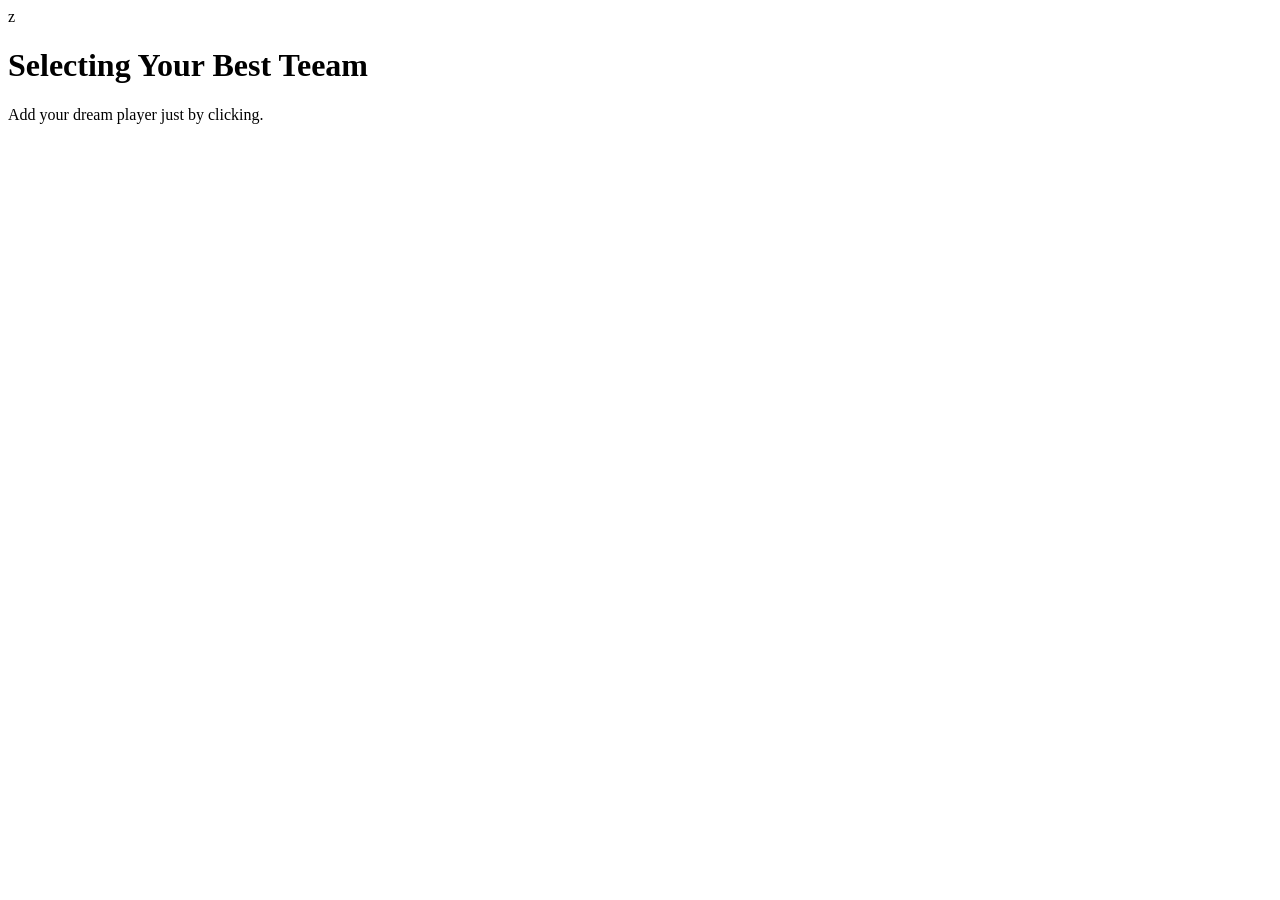
==== index.html @ 2965631e "headersection added" ====
<!DOCTYPE html>
<html lang="en">
  <head>
   z <meta charset="UTF-8" />
    <meta http-equiv="X-UA-Compatible" content="IE=edge" />
    <meta name="viewport" content="width=device-width, initial-scale=1.0" />
    <title>Build Your Dream Team</title>

    <!-- Google Fonts -->
    <link rel="preconnect" href="https://fonts.gstatic.com" crossorigin />
    <link
      href="https://fonts.googleapis.com/css2?family=Berkshire+Swash&display=swap"
      rel="stylesheet"
    />
    <link rel="preconnect" href="https://fonts.gstatic.com" crossorigin />
    <link
      href="https://fonts.googleapis.com/css2?family=Manrope&display=swap"
      rel="stylesheet"
    />

    <!-- CSS Output File -->
    <link rel="stylesheet" href="" />
  </head>
  <body class="font-['Manrope']">
    <!-- Header Section Starts -->
    <header
      class="w-full h-[300px] lg:h-[350px] bg-gray-900 text-center flex justify-center items-center p-5"
    >
      <div class="content max-w-3xl space-y-2">
        <h1
          class="text-4xl lg:text-5xl font-medium text-orange-300 font-['Berkshire_Swash']"
        >
          Selecting Your Best Teeam
        </h1>
        <p class="text-md">
          Add your dream player just by clicking.
        </p>
      </div>
    </header>
    <!-- Header Section Ends  -->
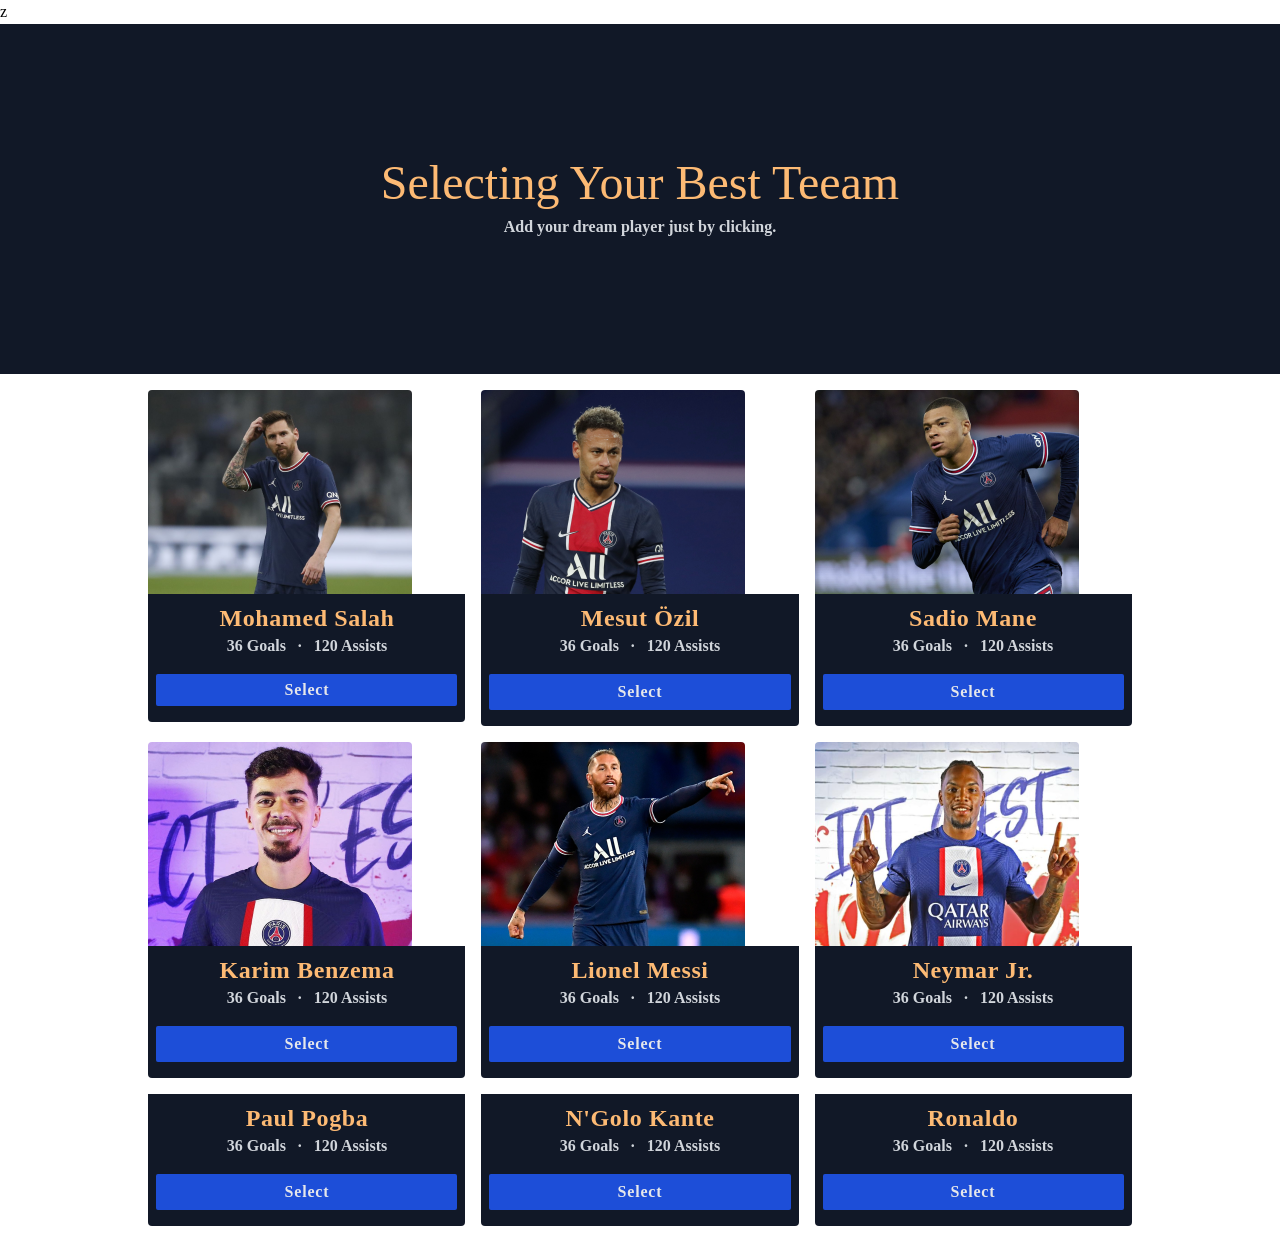
==== commit e5f491da: "playersection added" ====
--- a/index.html
+++ b/index.html
@@ -4,7 +4,7 @@
    z <meta charset="UTF-8" />
     <meta http-equiv="X-UA-Compatible" content="IE=edge" />
     <meta name="viewport" content="width=device-width, initial-scale=1.0" />
-    <title>Build Your Dream Team</title>
+    <title>Selecting Your Best Team</title>
 
     <!-- Google Fonts -->
     <link rel="preconnect" href="https://fonts.gstatic.com" crossorigin />
@@ -19,7 +19,7 @@
     />
 
     <!-- CSS Output File -->
-    <link rel="stylesheet" href="" />
+    <link rel="stylesheet" href="style.css" />
   </head>
   <body class="font-['Manrope']">
     <!-- Header Section Starts -->
@@ -37,4 +37,170 @@
         </p>
       </div>
     </header>
-    <!-- Header Section Ends  -->+    <!-- Header Section Ends  -->
+     <!-- Main Section Starts -->
+     <main class="p-4">
+      <section class="max-w-5xl flex gap-4 mx-auto">
+        <!-- Player Section Starts -->
+        <section
+          id="players"
+          class="w-[96%] mx-auto max-w-[85rem] grid grid-cols-1 sm:grid-cols-2 gap-4 lg:grid-cols-3"
+        >
+          <div class="player rounded">
+            <img src="select five.img/Rectangle 144.png" alt="" class="rounded-t" />
+            <div
+              id="text"
+              class="text-white bg-gray-900 p-2 text-center rounded-b"
+            >
+              <h2
+                class="text-lg sm:text-2xl font-semibold tracking-wide player-name text-orange-300"
+              >
+                Mohamed Salah
+              </h2>
+              <p class="text-base font-semibold mb-4">
+                36 Goals &nbsp; &middot; &nbsp; 120 Assists
+              </p>
+              <button class="w-full mb-2 select-btn btn-primary p-1">
+                Select
+              </button>
+            </div>
+          </div>
+          <div class="player rounded">
+            <img src="select five.img/Rectangle 144 (1).png" alt="" class="rounded-t" />
+            <div
+              id="text"
+              class="text-white bg-gray-900 p-2 text-center rounded-b"
+            >
+              <h2
+                class="text-lg sm:text-2xl font-semibold tracking-wide player-name text-orange-300"
+              >
+                Mesut Özil
+              </h2>
+              <p class="text-base font-semibold mb-4">
+                36 Goals &nbsp; &middot; &nbsp; 120 Assists
+              </p>
+              <button class="w-full btn-primary mb-2 select-btn">Select</button>
+            </div>
+          </div>
+          <div class="player rounded">
+            <img src="select five.img/Rectangle 144 (2).png" alt="" class="rounded-t" />
+            <div
+              id="text"
+              class="text-white bg-gray-900 p-2 text-center rounded-b"
+            >
+              <h2
+                class="text-lg sm:text-2xl font-semibold tracking-wide player-name text-orange-300"
+              >
+                Sadio Mane
+              </h2>
+              <p class="text-base font-semibold mb-4">
+                36 Goals &nbsp; &middot; &nbsp; 120 Assists
+              </p>
+              <button class="w-full btn-primary mb-2 select-btn">Select</button>
+            </div>
+          </div>
+          <div class="player rounded">
+            <img src="select five.img/Rectangle 144 (3).png" alt="" class="rounded-t" />
+            <div
+              id="text"
+              class="text-white bg-gray-900 p-2 text-center rounded-b"
+            >
+              <h2
+                class="text-lg sm:text-2xl font-semibold tracking-wide player-name text-orange-300"
+              >
+                Karim Benzema
+              </h2>
+              <p class="text-base font-semibold mb-4">
+                36 Goals &nbsp; &middot; &nbsp; 120 Assists
+              </p>
+              <button class="w-full btn-primary mb-2 select-btn">Select</button>
+            </div>
+          </div>
+          <div class="player rounded">
+            <img src="select five.img/Rectangle 144 (4).png" alt="" class="rounded-t" />
+            <div
+              id="text"
+              class="text-white bg-gray-900 p-2 text-center rounded-b"
+            >
+              <h2
+                class="text-lg sm:text-2xl font-semibold tracking-wide player-name text-orange-300"
+              >
+                Lionel Messi
+              </h2>
+              <p class="text-base font-semibold mb-4">
+                36 Goals &nbsp; &middot; &nbsp; 120 Assists
+              </p>
+              <button class="w-full btn-primary mb-2 select-btn">Select</button>
+            </div>
+          </div>
+          <div class="player rounded">
+            <img src="select five.img/Rectangle 144 (5).png" alt="" class="rounded-t" />
+            <div
+              id="text"
+              class="text-white bg-gray-900 p-2 text-center rounded-b"
+            >
+              <h2
+                class="text-lg sm:text-2xl font-semibold tracking-wide player-name text-orange-300"
+              >
+                Neymar Jr.
+              </h2>
+              <p class="text-base font-semibold mb-4">
+                36 Goals &nbsp; &middot; &nbsp; 120 Assists
+              </p>
+              <button class="w-full btn-primary mb-2 select-btn">Select</button>
+            </div>
+          </div>
+
+          <div class="player rounded">
+            <img src="images/pogba.jpg" alt="" class="rounded-t" />
+            <div
+              id="text"
+              class="text-white bg-gray-900 p-2 text-center rounded-b"
+            >
+              <h2
+                class="text-lg sm:text-2xl font-semibold tracking-wide player-name text-orange-300"
+              >
+                Paul Pogba
+              </h2>
+              <p class="text-base font-semibold mb-4">
+                36 Goals &nbsp; &middot; &nbsp; 120 Assists
+              </p>
+              <button class="w-full btn-primary mb-2 select-btn">Select</button>
+            </div>
+          </div>
+          <div class="player rounded">
+            <img src="images/kante.jpg" alt="" class="rounded-t" />
+            <div
+              id="text"
+              class="text-white bg-gray-900 p-2 text-center rounded-b"
+            >
+              <h2
+                class="text-lg sm:text-2xl font-semibold tracking-wide player-name text-orange-300"
+              >
+                N'Golo Kante
+              </h2>
+              <p class="text-base font-semibold mb-4">
+                36 Goals &nbsp; &middot; &nbsp; 120 Assists
+              </p>
+              <button class="w-full btn-primary mb-2 select-btn">Select</button>
+            </div>
+          </div>
+          <div class="player rounded">
+            <img src="images/ronaldo.jpg" alt="" class="rounded-t" />
+            <div
+              id="text"
+              class="text-white bg-gray-900 p-2 text-center rounded-b"
+            >
+              <h2
+                class="text-lg sm:text-2xl font-semibold tracking-wide player-name text-orange-300"
+              >
+                Ronaldo
+              </h2>
+              <p class="text-base font-semibold mb-4">
+                36 Goals &nbsp; &middot; &nbsp; 120 Assists
+              </p>
+              <button class="w-full btn-primary mb-2 select-btn">Select</button>
+            </div>
+          </div>
+        </section>
+        <!-- Player Section Ends -->
--- a/style.css
+++ b/style.css
@@ -0,0 +1,4874 @@
+/*
+! tailwindcss v3.1.7 | MIT License | https://tailwindcss.com
+*/
+
+/*
+1. Prevent padding and border from affecting element width. (https://github.com/mozdevs/cssremedy/issues/4)
+2. Allow adding a border to an element by just adding a border-width. (https://github.com/tailwindcss/tailwindcss/pull/116)
+*/
+
+*,
+::before,
+::after {
+  box-sizing: border-box;
+  /* 1 */
+  border-width: 0;
+  /* 2 */
+  border-style: solid;
+  /* 2 */
+  border-color: #e5e7eb;
+  /* 2 */
+}
+
+::before,
+::after {
+  --tw-content: '';
+}
+
+/*
+1. Use a consistent sensible line-height in all browsers.
+2. Prevent adjustments of font size after orientation changes in iOS.
+3. Use a more readable tab size.
+4. Use the user's configured `sans` font-family by default.
+*/
+
+html {
+  line-height: 1.5;
+  /* 1 */
+  -webkit-text-size-adjust: 100%;
+  /* 2 */
+  -moz-tab-size: 4;
+  /* 3 */
+  -o-tab-size: 4;
+     tab-size: 4;
+  /* 3 */
+  font-family: Inter, sans-serif;
+  /* 4 */
+}
+
+/*
+1. Remove the margin in all browsers.
+2. Inherit line-height from `html` so users can set them as a class directly on the `html` element.
+*/
+
+body {
+  margin: 0;
+  /* 1 */
+  line-height: inherit;
+  /* 2 */
+}
+
+/*
+1. Add the correct height in Firefox.
+2. Correct the inheritance of border color in Firefox. (https://bugzilla.mozilla.org/show_bug.cgi?id=190655)
+3. Ensure horizontal rules are visible by default.
+*/
+
+hr {
+  height: 0;
+  /* 1 */
+  color: inherit;
+  /* 2 */
+  border-top-width: 1px;
+  /* 3 */
+}
+
+/*
+Add the correct text decoration in Chrome, Edge, and Safari.
+*/
+
+abbr:where([title]) {
+  -webkit-text-decoration: underline dotted;
+          text-decoration: underline dotted;
+}
+
+/*
+Remove the default font size and weight for headings.
+*/
+
+h1,
+h2,
+h3,
+h4,
+h5,
+h6 {
+  font-size: inherit;
+  font-weight: inherit;
+}
+
+/*
+Reset links to optimize for opt-in styling instead of opt-out.
+*/
+
+a {
+  color: inherit;
+  text-decoration: inherit;
+}
+
+/*
+Add the correct font weight in Edge and Safari.
+*/
+
+b,
+strong {
+  font-weight: bolder;
+}
+
+/*
+1. Use the user's configured `mono` font family by default.
+2. Correct the odd `em` font sizing in all browsers.
+*/
+
+code,
+kbd,
+samp,
+pre {
+  font-family: ui-monospace, monospace;
+  /* 1 */
+  font-size: 1em;
+  /* 2 */
+}
+
+/*
+Add the correct font size in all browsers.
+*/
+
+small {
+  font-size: 80%;
+}
+
+/*
+Prevent `sub` and `sup` elements from affecting the line height in all browsers.
+*/
+
+sub,
+sup {
+  font-size: 75%;
+  line-height: 0;
+  position: relative;
+  vertical-align: baseline;
+}
+
+sub {
+  bottom: -0.25em;
+}
+
+sup {
+  top: -0.5em;
+}
+
+/*
+1. Remove text indentation from table contents in Chrome and Safari. (https://bugs.chromium.org/p/chromium/issues/detail?id=999088, https://bugs.webkit.org/show_bug.cgi?id=201297)
+2. Correct table border color inheritance in all Chrome and Safari. (https://bugs.chromium.org/p/chromium/issues/detail?id=935729, https://bugs.webkit.org/show_bug.cgi?id=195016)
+3. Remove gaps between table borders by default.
+*/
+
+table {
+  text-indent: 0;
+  /* 1 */
+  border-color: inherit;
+  /* 2 */
+  border-collapse: collapse;
+  /* 3 */
+}
+
+/*
+1. Change the font styles in all browsers.
+2. Remove the margin in Firefox and Safari.
+3. Remove default padding in all browsers.
+*/
+
+button,
+input,
+optgroup,
+select,
+textarea {
+  font-family: inherit;
+  /* 1 */
+  font-size: 100%;
+  /* 1 */
+  font-weight: inherit;
+  /* 1 */
+  line-height: inherit;
+  /* 1 */
+  color: inherit;
+  /* 1 */
+  margin: 0;
+  /* 2 */
+  padding: 0;
+  /* 3 */
+}
+
+/*
+Remove the inheritance of text transform in Edge and Firefox.
+*/
+
+button,
+select {
+  text-transform: none;
+}
+
+/*
+1. Correct the inability to style clickable types in iOS and Safari.
+2. Remove default button styles.
+*/
+
+button,
+[type='button'],
+[type='reset'],
+[type='submit'] {
+  -webkit-appearance: button;
+  /* 1 */
+  background-color: transparent;
+  /* 2 */
+  background-image: none;
+  /* 2 */
+}
+
+/*
+Use the modern Firefox focus style for all focusable elements.
+*/
+
+:-moz-focusring {
+  outline: auto;
+}
+
+/*
+Remove the additional `:invalid` styles in Firefox. (https://github.com/mozilla/gecko-dev/blob/2f9eacd9d3d995c937b4251a5557d95d494c9be1/layout/style/res/forms.css#L728-L737)
+*/
+
+:-moz-ui-invalid {
+  box-shadow: none;
+}
+
+/*
+Add the correct vertical alignment in Chrome and Firefox.
+*/
+
+progress {
+  vertical-align: baseline;
+}
+
+/*
+Correct the cursor style of increment and decrement buttons in Safari.
+*/
+
+::-webkit-inner-spin-button,
+::-webkit-outer-spin-button {
+  height: auto;
+}
+
+/*
+1. Correct the odd appearance in Chrome and Safari.
+2. Correct the outline style in Safari.
+*/
+
+[type='search'] {
+  -webkit-appearance: textfield;
+  /* 1 */
+  outline-offset: -2px;
+  /* 2 */
+}
+
+/*
+Remove the inner padding in Chrome and Safari on macOS.
+*/
+
+::-webkit-search-decoration {
+  -webkit-appearance: none;
+}
+
+/*
+1. Correct the inability to style clickable types in iOS and Safari.
+2. Change font properties to `inherit` in Safari.
+*/
+
+::-webkit-file-upload-button {
+  -webkit-appearance: button;
+  /* 1 */
+  font: inherit;
+  /* 2 */
+}
+
+/*
+Add the correct display in Chrome and Safari.
+*/
+
+summary {
+  display: list-item;
+}
+
+/*
+Removes the default spacing and border for appropriate elements.
+*/
+
+blockquote,
+dl,
+dd,
+h1,
+h2,
+h3,
+h4,
+h5,
+h6,
+hr,
+figure,
+p,
+pre {
+  margin: 0;
+}
+
+fieldset {
+  margin: 0;
+  padding: 0;
+}
+
+legend {
+  padding: 0;
+}
+
+ol,
+ul,
+menu {
+  list-style: none;
+  margin: 0;
+  padding: 0;
+}
+
+/*
+Prevent resizing textareas horizontally by default.
+*/
+
+textarea {
+  resize: vertical;
+}
+
+/*
+1. Reset the default placeholder opacity in Firefox. (https://github.com/tailwindlabs/tailwindcss/issues/3300)
+2. Set the default placeholder color to the user's configured gray 400 color.
+*/
+
+input::-moz-placeholder, textarea::-moz-placeholder {
+  opacity: 1;
+  /* 1 */
+  color: #9ca3af;
+  /* 2 */
+}
+
+input:-ms-input-placeholder, textarea:-ms-input-placeholder {
+  opacity: 1;
+  /* 1 */
+  color: #9ca3af;
+  /* 2 */
+}
+
+input::placeholder,
+textarea::placeholder {
+  opacity: 1;
+  /* 1 */
+  color: #9ca3af;
+  /* 2 */
+}
+
+/*
+Set the default cursor for buttons.
+*/
+
+button,
+[role="button"] {
+  cursor: pointer;
+}
+
+/*
+Make sure disabled buttons don't get the pointer cursor.
+*/
+
+:disabled {
+  cursor: default;
+}
+
+/*
+1. Make replaced elements `display: block` by default. (https://github.com/mozdevs/cssremedy/issues/14)
+2. Add `vertical-align: middle` to align replaced elements more sensibly by default. (https://github.com/jensimmons/cssremedy/issues/14#issuecomment-634934210)
+   This can trigger a poorly considered lint error in some tools but is included by design.
+*/
+
+img,
+svg,
+video,
+canvas,
+audio,
+iframe,
+embed,
+object {
+  display: block;
+  /* 1 */
+  vertical-align: middle;
+  /* 2 */
+}
+
+/*
+Constrain images and videos to the parent width and preserve their intrinsic aspect ratio. (https://github.com/mozdevs/cssremedy/issues/14)
+*/
+
+img,
+video {
+  max-width: 100%;
+  height: auto;
+}
+
+html {
+  font-family: "Manrope", sans-serif;
+}
+
+*, ::before, ::after {
+  --tw-border-spacing-x: 0;
+  --tw-border-spacing-y: 0;
+  --tw-translate-x: 0;
+  --tw-translate-y: 0;
+  --tw-rotate: 0;
+  --tw-skew-x: 0;
+  --tw-skew-y: 0;
+  --tw-scale-x: 1;
+  --tw-scale-y: 1;
+  --tw-pan-x:  ;
+  --tw-pan-y:  ;
+  --tw-pinch-zoom:  ;
+  --tw-scroll-snap-strictness: proximity;
+  --tw-ordinal:  ;
+  --tw-slashed-zero:  ;
+  --tw-numeric-figure:  ;
+  --tw-numeric-spacing:  ;
+  --tw-numeric-fraction:  ;
+  --tw-ring-inset:  ;
+  --tw-ring-offset-width: 0px;
+  --tw-ring-offset-color: #fff;
+  --tw-ring-color: rgb(59 130 246 / 0.5);
+  --tw-ring-offset-shadow: 0 0 #0000;
+  --tw-ring-shadow: 0 0 #0000;
+  --tw-shadow: 0 0 #0000;
+  --tw-shadow-colored: 0 0 #0000;
+  --tw-blur:  ;
+  --tw-brightness:  ;
+  --tw-contrast:  ;
+  --tw-grayscale:  ;
+  --tw-hue-rotate:  ;
+  --tw-invert:  ;
+  --tw-saturate:  ;
+  --tw-sepia:  ;
+  --tw-drop-shadow:  ;
+  --tw-backdrop-blur:  ;
+  --tw-backdrop-brightness:  ;
+  --tw-backdrop-contrast:  ;
+  --tw-backdrop-grayscale:  ;
+  --tw-backdrop-hue-rotate:  ;
+  --tw-backdrop-invert:  ;
+  --tw-backdrop-opacity:  ;
+  --tw-backdrop-saturate:  ;
+  --tw-backdrop-sepia:  ;
+}
+
+::-webkit-backdrop {
+  --tw-border-spacing-x: 0;
+  --tw-border-spacing-y: 0;
+  --tw-translate-x: 0;
+  --tw-translate-y: 0;
+  --tw-rotate: 0;
+  --tw-skew-x: 0;
+  --tw-skew-y: 0;
+  --tw-scale-x: 1;
+  --tw-scale-y: 1;
+  --tw-pan-x:  ;
+  --tw-pan-y:  ;
+  --tw-pinch-zoom:  ;
+  --tw-scroll-snap-strictness: proximity;
+  --tw-ordinal:  ;
+  --tw-slashed-zero:  ;
+  --tw-numeric-figure:  ;
+  --tw-numeric-spacing:  ;
+  --tw-numeric-fraction:  ;
+  --tw-ring-inset:  ;
+  --tw-ring-offset-width: 0px;
+  --tw-ring-offset-color: #fff;
+  --tw-ring-color: rgb(59 130 246 / 0.5);
+  --tw-ring-offset-shadow: 0 0 #0000;
+  --tw-ring-shadow: 0 0 #0000;
+  --tw-shadow: 0 0 #0000;
+  --tw-shadow-colored: 0 0 #0000;
+  --tw-blur:  ;
+  --tw-brightness:  ;
+  --tw-contrast:  ;
+  --tw-grayscale:  ;
+  --tw-hue-rotate:  ;
+  --tw-invert:  ;
+  --tw-saturate:  ;
+  --tw-sepia:  ;
+  --tw-drop-shadow:  ;
+  --tw-backdrop-blur:  ;
+  --tw-backdrop-brightness:  ;
+  --tw-backdrop-contrast:  ;
+  --tw-backdrop-grayscale:  ;
+  --tw-backdrop-hue-rotate:  ;
+  --tw-backdrop-invert:  ;
+  --tw-backdrop-opacity:  ;
+  --tw-backdrop-saturate:  ;
+  --tw-backdrop-sepia:  ;
+}
+
+::backdrop {
+  --tw-border-spacing-x: 0;
+  --tw-border-spacing-y: 0;
+  --tw-translate-x: 0;
+  --tw-translate-y: 0;
+  --tw-rotate: 0;
+  --tw-skew-x: 0;
+  --tw-skew-y: 0;
+  --tw-scale-x: 1;
+  --tw-scale-y: 1;
+  --tw-pan-x:  ;
+  --tw-pan-y:  ;
+  --tw-pinch-zoom:  ;
+  --tw-scroll-snap-strictness: proximity;
+  --tw-ordinal:  ;
+  --tw-slashed-zero:  ;
+  --tw-numeric-figure:  ;
+  --tw-numeric-spacing:  ;
+  --tw-numeric-fraction:  ;
+  --tw-ring-inset:  ;
+  --tw-ring-offset-width: 0px;
+  --tw-ring-offset-color: #fff;
+  --tw-ring-color: rgb(59 130 246 / 0.5);
+  --tw-ring-offset-shadow: 0 0 #0000;
+  --tw-ring-shadow: 0 0 #0000;
+  --tw-shadow: 0 0 #0000;
+  --tw-shadow-colored: 0 0 #0000;
+  --tw-blur:  ;
+  --tw-brightness:  ;
+  --tw-contrast:  ;
+  --tw-grayscale:  ;
+  --tw-hue-rotate:  ;
+  --tw-invert:  ;
+  --tw-saturate:  ;
+  --tw-sepia:  ;
+  --tw-drop-shadow:  ;
+  --tw-backdrop-blur:  ;
+  --tw-backdrop-brightness:  ;
+  --tw-backdrop-contrast:  ;
+  --tw-backdrop-grayscale:  ;
+  --tw-backdrop-hue-rotate:  ;
+  --tw-backdrop-invert:  ;
+  --tw-backdrop-opacity:  ;
+  --tw-backdrop-saturate:  ;
+  --tw-backdrop-sepia:  ;
+}
+
+.container {
+  width: 100%;
+}
+
+@media (min-width: 640px) {
+  .container {
+    max-width: 640px;
+  }
+}
+
+@media (min-width: 768px) {
+  .container {
+    max-width: 768px;
+  }
+}
+
+@media (min-width: 1024px) {
+  .container {
+    max-width: 1024px;
+  }
+}
+
+@media (min-width: 1280px) {
+  .container {
+    max-width: 1280px;
+  }
+}
+
+@media (min-width: 1536px) {
+  .container {
+    max-width: 1536px;
+  }
+}
+
+:root {
+  --bs-blue: #0d6efd;
+  --bs-indigo: #6610f2;
+  --bs-purple: #6f42c1;
+  --bs-pink: #d63384;
+  --bs-red: #dc3545;
+  --bs-orange: #fd7e14;
+  --bs-yellow: #ffc107;
+  --bs-green: #198754;
+  --bs-teal: #20c997;
+  --bs-cyan: #0dcaf0;
+  --bs-white: #fff;
+  --bs-gray: #6c757d;
+  --bs-gray-dark: #343a40;
+  --bs-gray-100: #f8f9fa;
+  --bs-gray-200: #e9ecef;
+  --bs-gray-300: #dee2e6;
+  --bs-gray-400: #ced4da;
+  --bs-gray-500: #adb5bd;
+  --bs-gray-600: #6c757d;
+  --bs-gray-700: #495057;
+  --bs-gray-800: #343a40;
+  --bs-gray-900: #212529;
+  --bs-primary: #0d6efd;
+  --bs-secondary: #6c757d;
+  --bs-success: #198754;
+  --bs-info: #0dcaf0;
+  --bs-warning: #ffc107;
+  --bs-danger: #dc3545;
+  --bs-light: #f8f9fa;
+  --bs-dark: #212529;
+  --bs-primary-rgb: 13, 110, 253;
+  --bs-secondary-rgb: 108, 117, 125;
+  --bs-success-rgb: 25, 135, 84;
+  --bs-info-rgb: 13, 202, 240;
+  --bs-warning-rgb: 255, 193, 7;
+  --bs-danger-rgb: 220, 53, 69;
+  --bs-light-rgb: 248, 249, 250;
+  --bs-dark-rgb: 33, 37, 41;
+  --bs-white-rgb: 255, 255, 255;
+  --bs-black-rgb: 0, 0, 0;
+  --bs-body-color-rgb: 33, 37, 41;
+  --bs-body-bg-rgb: 255, 255, 255;
+  --bs-font-sans-serif: system-ui, -apple-system, "Segoe UI", Roboto, "Helvetica Neue", Arial, "Noto Sans", "Liberation Sans", sans-serif, "Apple Color Emoji", "Segoe UI Emoji", "Segoe UI Symbol", "Noto Color Emoji";
+  --bs-font-monospace: SFMono-Regular, Menlo, Monaco, Consolas, "Liberation Mono", "Courier New", monospace;
+  --bs-gradient: linear-gradient(180deg, rgba(255, 255, 255, 0.15), rgba(255, 255, 255, 0));
+  --bs-body-font-family: var(--bs-font-sans-serif);
+  --bs-body-font-size: 1rem;
+  --bs-body-font-weight: 400;
+  --bs-body-line-height: 1.5;
+  --bs-body-color: #212529;
+  --bs-body-bg: #fff;
+}
+
+.form-control[type=file] {
+  overflow: hidden;
+}
+
+.form-control[type=file]:not(:disabled):not([readonly]) {
+  cursor: pointer;
+}
+
+.form-control:focus {
+  box-shadow: 0 0 0 1px #2563eb;
+}
+
+.form-control::-webkit-file-upload-button {
+  padding: 0.375rem 0.75rem;
+  margin: -0.375rem -0.75rem;
+  -webkit-margin-end: 0.75rem;
+          margin-inline-end: 0.75rem;
+  color: #212529;
+  background-color: #e9ecef;
+  pointer-events: none;
+  border-color: inherit;
+  border-style: solid;
+  border-width: 0;
+  border-inline-end-width: 1px;
+  border-radius: 0;
+  -webkit-transition: color 0.15s ease-in-out, background-color 0.15s ease-in-out, border-color 0.15s ease-in-out, box-shadow 0.15s ease-in-out;
+  transition: color 0.15s ease-in-out, background-color 0.15s ease-in-out, border-color 0.15s ease-in-out, box-shadow 0.15s ease-in-out;
+}
+
+.form-control::file-selector-button {
+  padding: 0.375rem 0.75rem;
+  margin: -0.375rem -0.75rem;
+  -webkit-margin-end: 0.75rem;
+          margin-inline-end: 0.75rem;
+  color: #212529;
+  background-color: #e9ecef;
+  pointer-events: none;
+  border-color: inherit;
+  border-style: solid;
+  border-width: 0;
+  border-inline-end-width: 1px;
+  border-radius: 0;
+  transition: color 0.15s ease-in-out, background-color 0.15s ease-in-out, border-color 0.15s ease-in-out, box-shadow 0.15s ease-in-out;
+}
+
+.form-control:hover:not(:disabled):not([readonly])::-webkit-file-upload-button {
+  background-color: #dde0e3;
+}
+
+.form-control:hover:not(:disabled):not([readonly])::file-selector-button {
+  background-color: #dde0e3;
+}
+
+.form-control::-webkit-file-upload-button {
+  padding: 0.375rem 0.75rem;
+  margin: -0.375rem -0.75rem;
+  -webkit-margin-end: 0.75rem;
+          margin-inline-end: 0.75rem;
+  color: #374151;
+  background-color: #f3f4f6;
+  pointer-events: none;
+  border-color: inherit;
+  border-style: solid;
+  border-width: 0;
+  border-inline-end-width: 1px;
+  border-radius: 0;
+  -webkit-transition: color 0.15s ease-in-out, background-color 0.15s ease-in-out, border-color 0.15s ease-in-out, box-shadow 0.15s ease-in-out;
+  transition: color 0.15s ease-in-out, background-color 0.15s ease-in-out, border-color 0.15s ease-in-out, box-shadow 0.15s ease-in-out;
+}
+
+.form-control:hover:not(:disabled):not([readonly])::-webkit-file-upload-button {
+  background-color: #dde0e3;
+}
+
+.form-floating > .form-control {
+  height: calc(3.5rem + 2px);
+  line-height: 1.25;
+  padding: 1rem 0.75rem;
+}
+
+.form-floating > .form-control::-moz-placeholder {
+  color: transparent;
+}
+
+.form-floating > .form-control:-ms-input-placeholder {
+  color: transparent;
+}
+
+.form-floating > .form-control::placeholder {
+  color: transparent;
+}
+
+.form-floating > .form-control:focus {
+  padding-top: 1.625rem;
+  padding-bottom: 0.625rem;
+}
+
+.form-floating > .form-control:not(:-moz-placeholder-shown) {
+  padding-top: 1.625rem;
+  padding-bottom: 0.625rem;
+}
+
+.form-floating > .form-control:not(:-ms-input-placeholder) {
+  padding-top: 1.625rem;
+  padding-bottom: 0.625rem;
+}
+
+.form-floating > .form-control:not(:placeholder-shown) {
+  padding-top: 1.625rem;
+  padding-bottom: 0.625rem;
+}
+
+.form-floating > .form-control:-webkit-autofill {
+  padding-top: 1.625rem;
+  padding-bottom: 0.625rem;
+}
+
+.form-floating > .form-control:focus ~ label {
+  opacity: 0.65;
+  transform: scale(0.85) translateY(-0.5rem) translateX(0.15rem);
+}
+
+.form-floating > .form-control:not(:-moz-placeholder-shown) ~ label {
+  opacity: 0.65;
+  transform: scale(0.85) translateY(-0.5rem) translateX(0.15rem);
+}
+
+.form-floating > .form-control:not(:-ms-input-placeholder) ~ label {
+  opacity: 0.65;
+  transform: scale(0.85) translateY(-0.5rem) translateX(0.15rem);
+}
+
+.form-floating > .form-control:not(:placeholder-shown) ~ label {
+  opacity: 0.65;
+  transform: scale(0.85) translateY(-0.5rem) translateX(0.15rem);
+}
+
+.input-group > .form-control {
+  width: 1%;
+}
+
+.input-group > .form-control:focus {
+  z-index: 3;
+}
+
+.input-group:not(.has-validation) > .dropdown-toggle:nth-last-child(n+3) {
+  border-top-right-radius: 0;
+  border-bottom-right-radius: 0;
+}
+
+.input-group.has-validation > .dropdown-toggle:nth-last-child(n+4) {
+  border-top-right-radius: 0;
+  border-bottom-right-radius: 0;
+}
+
+.was-validated .form-control:valid {
+  border-color: #198754;
+  padding-right: calc(1.5em + 0.75rem);
+  background-image: url("data:image/svg+xml,%3csvg xmlns='http://www.w3.org/2000/svg' viewBox='0 0 8 8'%3e%3cpath fill='%23198754' d='M2.3 6.73L.6 4.53c-.4-1.04.46-1.4 1.1-.8l1.1 1.4 3.4-3.8c.6-.63 1.6-.27 1.2.7l-4 4.6c-.43.5-.8.4-1.1.1z'/%3e%3c/svg%3e");
+  background-repeat: no-repeat;
+  background-position: right calc(0.375em + 0.1875rem) center;
+  background-size: calc(0.75em + 0.375rem) calc(0.75em + 0.375rem);
+}
+
+.form-control.is-valid {
+  border-color: #198754;
+  padding-right: calc(1.5em + 0.75rem);
+  background-image: url("data:image/svg+xml,%3csvg xmlns='http://www.w3.org/2000/svg' viewBox='0 0 8 8'%3e%3cpath fill='%23198754' d='M2.3 6.73L.6 4.53c-.4-1.04.46-1.4 1.1-.8l1.1 1.4 3.4-3.8c.6-.63 1.6-.27 1.2.7l-4 4.6c-.43.5-.8.4-1.1.1z'/%3e%3c/svg%3e");
+  background-repeat: no-repeat;
+  background-position: right calc(0.375em + 0.1875rem) center;
+  background-size: calc(0.75em + 0.375rem) calc(0.75em + 0.375rem);
+}
+
+.was-validated .form-control:valid:focus {
+  border-color: #198754;
+  box-shadow: 0 0 0 0.25rem rgba(25, 135, 84, 0.25);
+}
+
+.form-control.is-valid:focus {
+  border-color: #198754;
+  box-shadow: 0 0 0 0.25rem rgba(25, 135, 84, 0.25);
+}
+
+.was-validated textarea.form-control:valid {
+  padding-right: calc(1.5em + 0.75rem);
+  background-position: top calc(0.375em + 0.1875rem) right calc(0.375em + 0.1875rem);
+}
+
+textarea.form-control.is-valid {
+  padding-right: calc(1.5em + 0.75rem);
+  background-position: top calc(0.375em + 0.1875rem) right calc(0.375em + 0.1875rem);
+}
+
+.was-validated .input-group .form-control:valid {
+  z-index: 1;
+}
+
+.input-group .form-control.is-valid {
+  z-index: 1;
+}
+
+.was-validated .input-group .form-control:valid:focus {
+  z-index: 3;
+}
+
+.input-group .form-control.is-valid:focus {
+  z-index: 3;
+}
+
+.is-invalid ~ .invalid-feedback {
+  display: block;
+}
+
+.is-invalid ~ .invalid-tooltip {
+  display: block;
+}
+
+.was-validated .form-control:invalid {
+  border-color: #dc3545;
+  padding-right: calc(1.5em + 0.75rem);
+  background-image: url("data:image/svg+xml,%3csvg xmlns='http://www.w3.org/2000/svg' viewBox='0 0 12 12' width='12' height='12' fill='none' stroke='%23dc3545'%3e%3ccircle cx='6' cy='6' r='4.5'/%3e%3cpath stroke-linejoin='round' d='M5.8 3.6h.4L6 6.5z'/%3e%3ccircle cx='6' cy='8.2' r='.6' fill='%23dc3545' stroke='none'/%3e%3c/svg%3e");
+  background-repeat: no-repeat;
+  background-position: right calc(0.375em + 0.1875rem) center;
+  background-size: calc(0.75em + 0.375rem) calc(0.75em + 0.375rem);
+}
+
+.form-control.is-invalid {
+  border-color: #dc3545;
+  padding-right: calc(1.5em + 0.75rem);
+  background-image: url("data:image/svg+xml,%3csvg xmlns='http://www.w3.org/2000/svg' viewBox='0 0 12 12' width='12' height='12' fill='none' stroke='%23dc3545'%3e%3ccircle cx='6' cy='6' r='4.5'/%3e%3cpath stroke-linejoin='round' d='M5.8 3.6h.4L6 6.5z'/%3e%3ccircle cx='6' cy='8.2' r='.6' fill='%23dc3545' stroke='none'/%3e%3c/svg%3e");
+  background-repeat: no-repeat;
+  background-position: right calc(0.375em + 0.1875rem) center;
+  background-size: calc(0.75em + 0.375rem) calc(0.75em + 0.375rem);
+}
+
+.was-validated .form-control:invalid:focus {
+  border-color: #dc3545;
+  box-shadow: 0 0 0 0.25rem rgba(220, 53, 69, 0.25);
+}
+
+.form-control.is-invalid:focus {
+  border-color: #dc3545;
+  box-shadow: 0 0 0 0.25rem rgba(220, 53, 69, 0.25);
+}
+
+.was-validated textarea.form-control:invalid {
+  padding-right: calc(1.5em + 0.75rem);
+  background-position: top calc(0.375em + 0.1875rem) right calc(0.375em + 0.1875rem);
+}
+
+textarea.form-control.is-invalid {
+  padding-right: calc(1.5em + 0.75rem);
+  background-position: top calc(0.375em + 0.1875rem) right calc(0.375em + 0.1875rem);
+}
+
+.form-select.is-invalid {
+  border-color: #dc3545;
+}
+
+.form-select.is-invalid:not([multiple]):not([size]) {
+  padding-right: 4.125rem;
+  background-image: url("data:image/svg+xml,%3csvg xmlns='http://www.w3.org/2000/svg' viewBox='0 0 16 16'%3e%3cpath fill='none' stroke='%23343a40' stroke-linecap='round' stroke-linejoin='round' stroke-width='2' d='M2 5l6 6 6-6'/%3e%3c/svg%3e"), url("data:image/svg+xml,%3csvg xmlns='http://www.w3.org/2000/svg' viewBox='0 0 12 12' width='12' height='12' fill='none' stroke='%23dc3545'%3e%3ccircle cx='6' cy='6' r='4.5'/%3e%3cpath stroke-linejoin='round' d='M5.8 3.6h.4L6 6.5z'/%3e%3ccircle cx='6' cy='8.2' r='.6' fill='%23dc3545' stroke='none'/%3e%3c/svg%3e");
+  background-position: right 0.75rem center, center right 2.25rem;
+  background-size: 16px 12px, calc(0.75em + 0.375rem) calc(0.75em + 0.375rem);
+}
+
+.form-select.is-invalid:not([multiple])[size="1"] {
+  padding-right: 4.125rem;
+  background-image: url("data:image/svg+xml,%3csvg xmlns='http://www.w3.org/2000/svg' viewBox='0 0 16 16'%3e%3cpath fill='none' stroke='%23343a40' stroke-linecap='round' stroke-linejoin='round' stroke-width='2' d='M2 5l6 6 6-6'/%3e%3c/svg%3e"), url("data:image/svg+xml,%3csvg xmlns='http://www.w3.org/2000/svg' viewBox='0 0 12 12' width='12' height='12' fill='none' stroke='%23dc3545'%3e%3ccircle cx='6' cy='6' r='4.5'/%3e%3cpath stroke-linejoin='round' d='M5.8 3.6h.4L6 6.5z'/%3e%3ccircle cx='6' cy='8.2' r='.6' fill='%23dc3545' stroke='none'/%3e%3c/svg%3e");
+  background-position: right 0.75rem center, center right 2.25rem;
+  background-size: 16px 12px, calc(0.75em + 0.375rem) calc(0.75em + 0.375rem);
+}
+
+.form-select.is-invalid:focus {
+  border-color: #dc3545;
+  box-shadow: 0 0 0 0.25rem rgba(220, 53, 69, 0.25);
+}
+
+.form-check-input.is-invalid {
+  border-color: #dc3545;
+}
+
+.form-check-input.is-invalid:checked {
+  background-color: #dc3545;
+}
+
+.form-check-input.is-invalid:focus {
+  box-shadow: 0 0 0 0.25rem rgba(220, 53, 69, 0.25);
+}
+
+.form-check-input.is-invalid ~ .form-check-label {
+  color: #dc3545;
+}
+
+.was-validated .input-group .form-control:invalid {
+  z-index: 2;
+}
+
+.input-group .form-control.is-invalid {
+  z-index: 2;
+}
+
+.input-group .form-select.is-invalid {
+  z-index: 2;
+}
+
+.was-validated .input-group .form-control:invalid:focus {
+  z-index: 3;
+}
+
+.input-group .form-control.is-invalid:focus {
+  z-index: 3;
+}
+
+.input-group .form-select.is-invalid:focus {
+  z-index: 3;
+}
+
+.btn.active {
+  box-shadow: none;
+}
+
+.btn.active:focus {
+  box-shadow: none;
+}
+
+.fade {
+  transition: opacity 0.15s linear;
+}
+
+.fade:not(.show) {
+  opacity: 0;
+}
+
+.collapse:not(.show) {
+  display: none;
+}
+
+.collapsing {
+  height: 0;
+  overflow: hidden;
+  transition: height 0.35s ease;
+}
+
+.collapsing.collapse-horizontal {
+  width: 0;
+  height: auto;
+  transition: width 0.35s ease;
+}
+
+.dropdown-menu {
+  z-index: 1000;
+}
+
+.dropdown-item.active {
+  color: #1f2937;
+  -webkit-text-decoration: none;
+  text-decoration: none;
+  background-color: #0d6efd;
+}
+
+.dropdown-item:active {
+  color: #1f2937;
+  -webkit-text-decoration: none;
+  text-decoration: none;
+  background-color: #0d6efd;
+}
+
+.dropdown-item:disabled {
+  color: #adb5bd;
+  pointer-events: none;
+  background-color: transparent;
+}
+
+.dropdown-menu.show {
+  display: block;
+}
+
+.dropdown-menu-dark .dropdown-item.active {
+  color: #fff;
+  background-color: #0d6efd;
+}
+
+.dropdown-menu-dark .dropdown-item:active {
+  color: #fff;
+  background-color: #0d6efd;
+}
+
+.dropdown-menu-dark .dropdown-item.disabled {
+  color: #adb5bd;
+}
+
+.dropdown-menu-dark .dropdown-item:disabled {
+  color: #adb5bd;
+}
+
+.nav-tabs .nav-link {
+  color: #4b5563;
+}
+
+.nav-tabs .nav-link:hover {
+  isolation: isolate;
+}
+
+.nav-tabs .nav-link:focus {
+  isolation: isolate;
+}
+
+.nav-tabs .nav-link.disabled {
+  color: #9ca3af;
+  background-color: transparent;
+  border-color: transparent;
+}
+
+.nav-tabs .nav-link.active {
+  color: #2563eb;
+  border-color: #2563eb;
+}
+
+.nav-tabs .nav-item.show .nav-link {
+  color: #2563eb;
+  border-color: #2563eb;
+}
+
+.nav-tabs .dropdown-menu {
+  margin-top: -1px;
+  border-top-left-radius: 0;
+  border-top-right-radius: 0;
+}
+
+.nav-pills .nav-link {
+  background: #f3f4f6;
+  color: #4b5563;
+  box-shadow: none;
+}
+
+.nav-pills .nav-link.active {
+  background: #2563eb;
+  color: #fff;
+  box-shadow: 0 4px 6px -1px rgba(0, 0, 0, 0.1), 0 2px 4px -1px rgba(0, 0, 0, 0.06);
+}
+
+.nav-pills .show > .nav-link {
+  background: #2563eb;
+  color: #fff;
+  box-shadow: 0 4px 6px -1px rgba(0, 0, 0, 0.1), 0 2px 4px -1px rgba(0, 0, 0, 0.06);
+}
+
+.nav-pills .disabled {
+  color: #9ca3af;
+  background-color: rgba(243, 244, 246, 0.5);
+}
+
+.nav-pills.menu-sidebar .nav-link {
+  background-color: transparent;
+  box-shadow: none;
+  padding: 0 5px;
+  border-radius: 0;
+}
+
+.nav-pills.menu-sidebar .nav-link.active {
+  color: #1266f1;
+  font-weight: 600;
+  border-left: 0.125rem solid #1266f1;
+}
+
+.nav-justified > .nav-link {
+  -ms-flex-basis: 0;
+  flex-basis: 0;
+}
+
+.nav-justified .nav-item {
+  -ms-flex-basis: 0;
+  flex-basis: 0;
+}
+
+.tab-content > .active {
+  display: block;
+}
+
+.navbar-expand .navbar-nav {
+  flex-direction: row;
+}
+
+.navbar-expand .navbar-nav .dropdown-menu {
+  position: absolute;
+}
+
+.navbar-expand .navbar-nav .nav-link {
+  padding-right: 0.5rem;
+  padding-left: 0.5rem;
+}
+
+.navbar-expand .offcanvas {
+  position: inherit;
+  bottom: 0;
+  z-index: 1000;
+  -ms-flex-grow: 1;
+  flex-grow: 1;
+  visibility: visible !important;
+  background-color: transparent;
+  border-right: 0;
+  border-left: 0;
+  transition: none;
+  transform: none;
+}
+
+.navbar-light .navbar-nav .nav-link.disabled {
+  color: rgba(0, 0, 0, 0.3);
+}
+
+.navbar-light .navbar-nav .show > .nav-link {
+  color: rgba(0, 0, 0, 0.9);
+}
+
+.navbar-light .navbar-nav .nav-link.active {
+  color: rgba(0, 0, 0, 0.9);
+}
+
+.navbar-dark .navbar-nav .nav-link.disabled {
+  color: rgba(255, 255, 255, 0.25);
+}
+
+.navbar-dark .navbar-nav .show > .nav-link {
+  color: #fff;
+}
+
+.navbar-dark .navbar-nav .nav-link.active {
+  color: #fff;
+}
+
+.accordion-item:last-of-type .accordion-button.collapsed {
+  border-bottom-right-radius: calc(0.5rem - 1px);
+  border-bottom-left-radius: calc(0.5rem - 1px);
+}
+
+.btn-close {
+  background: transparent url("data:image/svg+xml,%3csvg xmlns='http://www.w3.org/2000/svg' viewBox='0 0 16 16' fill='%23000'%3e%3cpath d='M.293.293a1 1 0 011.414 0L8 6.586 14.293.293a1 1 0 111.414 1.414L9.414 8l6.293 6.293a1 1 0 01-1.414 1.414L8 9.414l-6.293 6.293a1 1 0 01-1.414-1.414L6.586 8 .293 1.707a1 1 0 010-1.414z'/%3e%3c/svg%3e") center/1em auto no-repeat;
+}
+
+.btn-close:focus {
+  opacity: 1;
+}
+
+.btn-close:disabled {
+  pointer-events: none;
+  -webkit-user-select: none;
+  -moz-user-select: none;
+  -ms-user-select: none;
+  user-select: none;
+  opacity: 0.25;
+}
+
+.btn-close.disabled {
+  pointer-events: none;
+  -webkit-user-select: none;
+  -moz-user-select: none;
+  -ms-user-select: none;
+  user-select: none;
+  opacity: 0.25;
+}
+
+.modal {
+  z-index: 1055;
+}
+
+.modal-dialog {
+  margin: 0.5rem;
+}
+
+.modal.fade .modal-dialog {
+  transition: transform 0.3s ease-out;
+  transform: translate(0, -50px);
+}
+
+.modal.show .modal-dialog {
+  transform: none;
+}
+
+.modal.modal-static .modal-dialog {
+  transform: scale(1.02);
+}
+
+.modal-dialog-scrollable .modal-content {
+  max-height: 100%;
+  overflow: hidden;
+}
+
+.modal-dialog-scrollable .modal-body {
+  overflow-y: auto;
+}
+
+.modal-backdrop {
+  position: fixed;
+  top: 0;
+  left: 0;
+  z-index: 1050;
+  width: 100vw;
+  height: 100vh;
+  background-color: #000;
+}
+
+.modal-backdrop.fade {
+  opacity: 0;
+}
+
+.modal-backdrop.show {
+  opacity: 0.5;
+}
+
+.modal-header .btn-close {
+  padding: 0.5rem 0.5rem;
+  margin: -0.5rem -0.5rem -0.5rem auto;
+}
+
+.modal-body {
+  flex: 1 1 auto;
+}
+
+.modal-fullscreen .modal-content {
+  height: 100%;
+  border: 0;
+  border-radius: 0;
+}
+
+.modal-fullscreen .modal-header {
+  border-radius: 0;
+}
+
+.modal-fullscreen .modal-body {
+  overflow-y: auto;
+}
+
+.modal-fullscreen .modal-footer {
+  border-radius: 0;
+}
+
+.tooltip {
+  position: absolute;
+  z-index: 1080;
+  display: block;
+  margin: 0;
+  font-family: var(--bs-font-sans-serif);
+  font-style: normal;
+  font-weight: 400;
+  line-height: 1.5;
+  -webkit-text-align: start;
+  text-align: start;
+  -webkit-text-decoration: none;
+  text-decoration: none;
+  -webkit-text-shadow: none;
+  text-shadow: none;
+  -webkit-text-transform: none;
+  text-transform: none;
+  letter-spacing: normal;
+  word-break: normal;
+  word-spacing: normal;
+  white-space: normal;
+  line-break: auto;
+  font-size: 0.875rem;
+  word-wrap: break-word;
+  opacity: 0;
+}
+
+.tooltip.show {
+  opacity: 1;
+}
+
+.bs-tooltip-top .tooltip-arrow {
+  bottom: 0;
+}
+
+.bs-tooltip-auto[data-popper-placement^=top] .tooltip-arrow {
+  bottom: 0;
+}
+
+.bs-tooltip-top .tooltip-arrow::before {
+  top: -1px;
+  border-width: 0.4rem 0.4rem 0;
+  border-top-color: #000;
+}
+
+.bs-tooltip-auto[data-popper-placement^=top] .tooltip-arrow::before {
+  top: -1px;
+  border-width: 0.4rem 0.4rem 0;
+  border-top-color: #000;
+}
+
+.bs-tooltip-end .tooltip-arrow {
+  left: 0;
+  width: 0.4rem;
+  height: 0.8rem;
+}
+
+.bs-tooltip-auto[data-popper-placement^=right] .tooltip-arrow {
+  left: 0;
+  width: 0.4rem;
+  height: 0.8rem;
+}
+
+.bs-tooltip-end .tooltip-arrow::before {
+  right: -1px;
+  border-width: 0.4rem 0.4rem 0.4rem 0;
+  border-right-color: #000;
+}
+
+.bs-tooltip-auto[data-popper-placement^=right] .tooltip-arrow::before {
+  right: -1px;
+  border-width: 0.4rem 0.4rem 0.4rem 0;
+  border-right-color: #000;
+}
+
+.bs-tooltip-bottom .tooltip-arrow {
+  top: 0;
+}
+
+.bs-tooltip-auto[data-popper-placement^=bottom] .tooltip-arrow {
+  top: 0;
+}
+
+.bs-tooltip-bottom .tooltip-arrow::before {
+  bottom: -1px;
+  border-width: 0 0.4rem 0.4rem;
+  border-bottom-color: #000;
+}
+
+.bs-tooltip-auto[data-popper-placement^=bottom] .tooltip-arrow::before {
+  bottom: -1px;
+  border-width: 0 0.4rem 0.4rem;
+  border-bottom-color: #000;
+}
+
+.bs-tooltip-start .tooltip-arrow {
+  right: 0;
+  width: 0.4rem;
+  height: 0.8rem;
+}
+
+.bs-tooltip-auto[data-popper-placement^=left] .tooltip-arrow {
+  right: 0;
+  width: 0.4rem;
+  height: 0.8rem;
+}
+
+.bs-tooltip-start .tooltip-arrow::before {
+  left: -1px;
+  border-width: 0.4rem 0 0.4rem 0.4rem;
+  border-left-color: #000;
+}
+
+.bs-tooltip-auto[data-popper-placement^=left] .tooltip-arrow::before {
+  left: -1px;
+  border-width: 0.4rem 0 0.4rem 0.4rem;
+  border-left-color: #000;
+}
+
+.tooltip-inner {
+  max-width: 200px;
+  font-size: 14px;
+  padding: 6px 16px;
+  color: #fff;
+  -webkit-text-align: center;
+  text-align: center;
+  background-color: #6d6d6d;
+  border-radius: 0.25rem;
+}
+
+.popover {
+  position: absolute;
+  top: 0;
+  left: 0;
+  z-index: 1070;
+  display: block;
+  max-width: 276px;
+  font-family: var(--bs-font-sans-serif);
+  font-style: normal;
+  font-weight: 400;
+  line-height: 1.5;
+  -webkit-text-align: start;
+  text-align: start;
+  -webkit-text-decoration: none;
+  text-decoration: none;
+  -webkit-text-shadow: none;
+  text-shadow: none;
+  -webkit-text-transform: none;
+  text-transform: none;
+  letter-spacing: normal;
+  word-break: normal;
+  word-spacing: normal;
+  white-space: normal;
+  line-break: auto;
+  font-size: 0.875rem;
+  word-wrap: break-word;
+  background-color: #fff;
+  background-clip: padding-box;
+  border: 0;
+  border-radius: 0.5rem;
+  box-shadow: 0 10px 15px -3px rgba(0, 0, 0, 0.1), 0 4px 6px -2px rgba(0, 0, 0, 0.05);
+}
+
+.bs-popover-top > .popover-arrow {
+  bottom: calc(-0.5rem - 1px);
+}
+
+.bs-popover-auto[data-popper-placement^=top] > .popover-arrow {
+  bottom: calc(-0.5rem - 1px);
+}
+
+.bs-popover-top > .popover-arrow::before {
+  bottom: 0;
+  border-width: 0.5rem 0.5rem 0;
+  border-top-color: rgba(0, 0, 0, 0.25);
+}
+
+.bs-popover-auto[data-popper-placement^=top] > .popover-arrow::before {
+  bottom: 0;
+  border-width: 0.5rem 0.5rem 0;
+  border-top-color: rgba(0, 0, 0, 0.25);
+}
+
+.bs-popover-top > .popover-arrow::after {
+  bottom: 1px;
+  border-width: 0.5rem 0.5rem 0;
+  border-top-color: #fff;
+}
+
+.bs-popover-auto[data-popper-placement^=top] > .popover-arrow::after {
+  bottom: 1px;
+  border-width: 0.5rem 0.5rem 0;
+  border-top-color: #fff;
+}
+
+.bs-popover-end > .popover-arrow {
+  left: calc(-0.5rem - 1px);
+  width: 0.5rem;
+  height: 1rem;
+}
+
+.bs-popover-auto[data-popper-placement^=right] > .popover-arrow {
+  left: calc(-0.5rem - 1px);
+  width: 0.5rem;
+  height: 1rem;
+}
+
+.bs-popover-end > .popover-arrow::before {
+  left: 0;
+  border-width: 0.5rem 0.5rem 0.5rem 0;
+  border-right-color: rgba(0, 0, 0, 0.25);
+}
+
+.bs-popover-auto[data-popper-placement^=right] > .popover-arrow::before {
+  left: 0;
+  border-width: 0.5rem 0.5rem 0.5rem 0;
+  border-right-color: rgba(0, 0, 0, 0.25);
+}
+
+.bs-popover-end > .popover-arrow::after {
+  left: 1px;
+  border-width: 0.5rem 0.5rem 0.5rem 0;
+  border-right-color: #fff;
+}
+
+.bs-popover-auto[data-popper-placement^=right] > .popover-arrow::after {
+  left: 1px;
+  border-width: 0.5rem 0.5rem 0.5rem 0;
+  border-right-color: #fff;
+}
+
+.bs-popover-bottom > .popover-arrow {
+  top: calc(-0.5rem - 1px);
+}
+
+.bs-popover-auto[data-popper-placement^=bottom] > .popover-arrow {
+  top: calc(-0.5rem - 1px);
+}
+
+.bs-popover-bottom > .popover-arrow::before {
+  top: 0;
+  border-width: 0 0.5rem 0.5rem 0.5rem;
+  border-bottom-color: rgba(0, 0, 0, 0.25);
+}
+
+.bs-popover-auto[data-popper-placement^=bottom] > .popover-arrow::before {
+  top: 0;
+  border-width: 0 0.5rem 0.5rem 0.5rem;
+  border-bottom-color: rgba(0, 0, 0, 0.25);
+}
+
+.bs-popover-bottom > .popover-arrow::after {
+  top: 1px;
+  border-width: 0 0.5rem 0.5rem 0.5rem;
+  border-bottom-color: #fff;
+}
+
+.bs-popover-auto[data-popper-placement^=bottom] > .popover-arrow::after {
+  top: 1px;
+  border-width: 0 0.5rem 0.5rem 0.5rem;
+  border-bottom-color: #fff;
+}
+
+.bs-popover-bottom .popover-header::before {
+  position: absolute;
+  top: 0;
+  left: 50%;
+  display: block;
+  width: 1rem;
+  margin-left: -0.5rem;
+  content: "";
+  border-bottom: 1px solid #f0f0f0;
+}
+
+.bs-popover-auto[data-popper-placement^=bottom] .popover-header::before {
+  position: absolute;
+  top: 0;
+  left: 50%;
+  display: block;
+  width: 1rem;
+  margin-left: -0.5rem;
+  content: "";
+  border-bottom: 1px solid #f0f0f0;
+}
+
+.bs-popover-start > .popover-arrow {
+  right: calc(-0.5rem - 1px);
+  width: 0.5rem;
+  height: 1rem;
+}
+
+.bs-popover-auto[data-popper-placement^=left] > .popover-arrow {
+  right: calc(-0.5rem - 1px);
+  width: 0.5rem;
+  height: 1rem;
+}
+
+.bs-popover-start > .popover-arrow::before {
+  right: 0;
+  border-width: 0.5rem 0 0.5rem 0.5rem;
+  border-left-color: rgba(0, 0, 0, 0.25);
+}
+
+.bs-popover-auto[data-popper-placement^=left] > .popover-arrow::before {
+  right: 0;
+  border-width: 0.5rem 0 0.5rem 0.5rem;
+  border-left-color: rgba(0, 0, 0, 0.25);
+}
+
+.bs-popover-start > .popover-arrow::after {
+  right: 1px;
+  border-width: 0.5rem 0 0.5rem 0.5rem;
+  border-left-color: #fff;
+}
+
+.bs-popover-auto[data-popper-placement^=left] > .popover-arrow::after {
+  right: 1px;
+  border-width: 0.5rem 0 0.5rem 0.5rem;
+  border-left-color: #fff;
+}
+
+.popover-header {
+  padding: 0.5rem 1rem;
+  margin-bottom: 0;
+  font-size: 1rem;
+  background-color: #fff;
+  border-bottom: 1px solid rgba(0, 0, 0, 0.2);
+  border-top-left-radius: 0.5rem;
+  border-top-right-radius: 0.5rem;
+  font-weight: 500;
+}
+
+.popover-header:empty {
+  display: none;
+}
+
+.popover-body {
+  padding: 1rem 1rem;
+  color: #212529;
+}
+
+.carousel.pointer-event {
+  touch-action: pan-y;
+}
+
+.carousel-item {
+  display: none;
+  margin-right: -100%;
+  -webkit-backface-visibility: hidden;
+          backface-visibility: hidden;
+  transition: transform 0.6s ease-in-out;
+}
+
+.carousel-item.active {
+  display: block;
+}
+
+.carousel-item-next {
+  display: block;
+}
+
+.carousel-item-prev {
+  display: block;
+}
+
+.carousel-item-next:not(.carousel-item-start) {
+  transform: translateX(100%);
+}
+
+.active.carousel-item-end {
+  transform: translateX(100%);
+}
+
+.carousel-item-prev:not(.carousel-item-end) {
+  transform: translateX(-100%);
+}
+
+.active.carousel-item-start {
+  transform: translateX(-100%);
+}
+
+.carousel-fade .carousel-item {
+  opacity: 0;
+  transition-property: opacity;
+  transform: none;
+}
+
+.carousel-fade .carousel-item.active {
+  z-index: 1;
+  opacity: 1;
+}
+
+.carousel-fade .carousel-item-next.carousel-item-start {
+  z-index: 1;
+  opacity: 1;
+}
+
+.carousel-fade .carousel-item-prev.carousel-item-end {
+  z-index: 1;
+  opacity: 1;
+}
+
+.carousel-fade .active.carousel-item-start {
+  z-index: 0;
+  opacity: 0;
+  transition: opacity 0s 0.6s;
+}
+
+.carousel-fade .active.carousel-item-end {
+  z-index: 0;
+  opacity: 0;
+  transition: opacity 0s 0.6s;
+}
+
+.carousel-indicators {
+  z-index: 2;
+  margin-right: 15%;
+  margin-left: 15%;
+  list-style: none;
+}
+
+.carousel-indicators [data-bs-target] {
+  box-sizing: content-box;
+  flex: 0 1 auto;
+  width: 30px;
+  height: 3px;
+  padding: 0;
+  margin-right: 3px;
+  margin-left: 3px;
+  -webkit-text-indent: -999px;
+  text-indent: -999px;
+  cursor: pointer;
+  background-color: #fff;
+  background-clip: padding-box;
+  border: 0;
+  border-top: 10px solid transparent;
+  border-bottom: 10px solid transparent;
+  opacity: 0.5;
+  transition: opacity 0.6s ease;
+}
+
+.carousel-indicators .active {
+  opacity: 1;
+}
+
+.carousel-dark .carousel-indicators [data-bs-target] {
+  background-color: #000;
+}
+
+.offcanvas {
+  z-index: 1045;
+}
+
+.offcanvas-backdrop {
+  position: fixed;
+  top: 0;
+  left: 0;
+  z-index: 1040;
+  width: 100vw;
+  height: 100vh;
+  background-color: #000;
+}
+
+.offcanvas-backdrop.fade {
+  opacity: 0;
+}
+
+.offcanvas-backdrop.show {
+  opacity: 0.5;
+}
+
+.offcanvas.show {
+  transform: none;
+}
+
+.sticky-top {
+  position: -webkit-sticky;
+  position: sticky;
+  top: 0;
+  z-index: 1020;
+}
+
+.vr {
+  display: inline-block;
+  align-self: stretch;
+  width: 1px;
+  min-height: 1em;
+  background-color: currentColor;
+  opacity: 0.25;
+}
+
+.animation {
+  -webkit-animation-duration: 1s;
+  animation-duration: 1s;
+  -webkit-animation-fill-mode: both;
+  animation-fill-mode: both;
+  padding: auto;
+}
+
+.fade-in {
+  -webkit-animation-name: _fade-in;
+  animation-name: _fade-in;
+}
+
+.fade-out {
+  -webkit-animation-name: _fade-out;
+  animation-name: _fade-out;
+}
+
+.animation.infinite {
+  -webkit-animation-iteration-count: infinite;
+  animation-iteration-count: infinite;
+}
+
+.animation.delay-1s {
+  -webkit-animation-delay: 1s;
+  animation-delay: 1s;
+}
+
+.animation.delay-2s {
+  -webkit-animation-delay: 2s;
+  animation-delay: 2s;
+}
+
+.animation.delay-3s {
+  -webkit-animation-delay: 3s;
+  animation-delay: 3s;
+}
+
+.animation.delay-4s {
+  -webkit-animation-delay: 4s;
+  animation-delay: 4s;
+}
+
+.animation.delay-5s {
+  -webkit-animation-delay: 5s;
+  animation-delay: 5s;
+}
+
+.animation.fast {
+  -webkit-animation-duration: 800ms;
+  animation-duration: 800ms;
+}
+
+.animation.faster {
+  -webkit-animation-duration: 500ms;
+  animation-duration: 500ms;
+}
+
+.animation.slow {
+  -webkit-animation-duration: 2s;
+  animation-duration: 2s;
+}
+
+.animation.slower {
+  -webkit-animation-duration: 3s;
+  animation-duration: 3s;
+}
+
+.slide-in-left {
+  -webkit-animation-name: _slide-in-left;
+  animation-name: _slide-in-left;
+}
+
+.slide-in-right {
+  -webkit-animation-name: _slide-in-right;
+  animation-name: _slide-in-right;
+}
+
+.slide-out-left {
+  -webkit-animation-name: _slide-out-left;
+  animation-name: _slide-out-left;
+}
+
+.slide-out-right {
+  -webkit-animation-name: _slide-out-right;
+  animation-name: _slide-out-right;
+}
+
+.ripple-surface {
+  position: relative;
+  overflow: hidden;
+  display: inline-block;
+  vertical-align: bottom;
+}
+
+.ripple-surface-unbound {
+  overflow: visible;
+}
+
+.ripple-wave {
+  background-image: radial-gradient(circle, rgba(0, 0, 0, 0.2) 0, rgba(0, 0, 0, 0.3) 40%, rgba(0, 0, 0, 0.4) 50%, rgba(0, 0, 0, 0.5) 60%, transparent 70%);
+  border-radius: 50%;
+  opacity: 0.5;
+  pointer-events: none;
+  position: absolute;
+  touch-action: none;
+  transform: scale(0);
+  transition-property: transform, opacity;
+  transition-timing-function: cubic-bezier(0, 0, 0.15, 1), cubic-bezier(0, 0, 0.15, 1);
+  z-index: 999;
+}
+
+.ripple-wave.active {
+  transform: scale(1);
+  opacity: 0;
+}
+
+.btn .ripple-wave {
+  background-image: radial-gradient(circle, rgba(255, 255, 255, 0.2) 0, rgba(255, 255, 255, 0.3) 40%, rgba(255, 255, 255, 0.4) 50%, rgba(255, 255, 255, 0.5) 60%, rgba(255, 255, 255, 0) 70%);
+}
+
+.ripple-surface-primary .ripple-wave {
+  background-image: radial-gradient(circle, rgba(18, 102, 241, 0.2) 0, rgba(18, 102, 241, 0.3) 40%, rgba(18, 102, 241, 0.4) 50%, rgba(18, 102, 241, 0.5) 60%, rgba(18, 102, 241, 0) 70%);
+}
+
+.ripple-surface-secondary .ripple-wave {
+  background-image: radial-gradient(circle, rgba(178, 60, 253, 0.2) 0, rgba(178, 60, 253, 0.3) 40%, rgba(178, 60, 253, 0.4) 50%, rgba(178, 60, 253, 0.5) 60%, rgba(178, 60, 253, 0) 70%);
+}
+
+.ripple-surface-success .ripple-wave {
+  background-image: radial-gradient(circle, rgba(0, 183, 74, 0.2) 0, rgba(0, 183, 74, 0.3) 40%, rgba(0, 183, 74, 0.4) 50%, rgba(0, 183, 74, 0.5) 60%, rgba(0, 183, 74, 0) 70%);
+}
+
+.ripple-surface-info .ripple-wave {
+  background-image: radial-gradient(circle, rgba(57, 192, 237, 0.2) 0, rgba(57, 192, 237, 0.3) 40%, rgba(57, 192, 237, 0.4) 50%, rgba(57, 192, 237, 0.5) 60%, rgba(57, 192, 237, 0) 70%);
+}
+
+.ripple-surface-warning .ripple-wave {
+  background-image: radial-gradient(circle, rgba(255, 169, 0, 0.2) 0, rgba(255, 169, 0, 0.3) 40%, rgba(255, 169, 0, 0.4) 50%, rgba(255, 169, 0, 0.5) 60%, rgba(255, 169, 0, 0) 70%);
+}
+
+.ripple-surface-danger .ripple-wave {
+  background-image: radial-gradient(circle, rgba(249, 49, 84, 0.2) 0, rgba(249, 49, 84, 0.3) 40%, rgba(249, 49, 84, 0.4) 50%, rgba(249, 49, 84, 0.5) 60%, rgba(249, 49, 84, 0) 70%);
+}
+
+.ripple-surface-light .ripple-wave {
+  background-image: radial-gradient(circle, rgba(251, 251, 251, 0.2) 0, rgba(251, 251, 251, 0.3) 40%, rgba(251, 251, 251, 0.4) 50%, rgba(251, 251, 251, 0.5) 60%, rgba(251, 251, 251, 0) 70%);
+}
+
+.ripple-surface-dark .ripple-wave {
+  background-image: radial-gradient(circle, rgba(38, 38, 38, 0.2) 0, rgba(38, 38, 38, 0.3) 40%, rgba(38, 38, 38, 0.4) 50%, rgba(38, 38, 38, 0.5) 60%, rgba(38, 38, 38, 0) 70%);
+}
+
+.ripple-surface-white .ripple-wave {
+  background-image: radial-gradient(circle, rgba(255, 255, 255, 0.2) 0, rgba(255, 255, 255, 0.3) 40%, rgba(255, 255, 255, 0.4) 50%, rgba(255, 255, 255, 0.5) 60%, rgba(255, 255, 255, 0) 70%);
+}
+
+.ripple-surface-black .ripple-wave {
+  background-image: radial-gradient(circle, rgba(0, 0, 0, 0.2) 0, rgba(0, 0, 0, 0.3) 40%, rgba(0, 0, 0, 0.4) 50%, rgba(0, 0, 0, 0.5) 60%, transparent 70%);
+}
+
+.datepicker-toggle-button {
+  position: absolute;
+  outline: none;
+  border: none;
+  background-color: transparent;
+  right: 10px;
+  top: 50%;
+  transform: translate(-50%, -50%);
+}
+
+.datepicker-toggle-button:focus {
+  color: #2979ff;
+}
+
+.datepicker-toggle-button:hover {
+  color: #2979ff;
+}
+
+.datepicker-backdrop {
+  width: 100%;
+  height: 100%;
+  position: fixed;
+  top: 0;
+  right: 0;
+  bottom: 0;
+  left: 0;
+  background-color: rgba(0, 0, 0, 0.4);
+  z-index: 1065;
+}
+
+.datepicker-dropdown-container {
+  width: 328px;
+  height: 380px;
+  background-color: #fff;
+  border-radius: 0.5rem;
+  box-shadow: 0 10px 15px -3px rgba(0, 0, 0, 0.07), 0 4px 6px -2px rgba(0, 0, 0, 0.05);
+  z-index: 1066;
+}
+
+.datepicker-modal-container {
+  display: flex;
+  flex-direction: column;
+  position: fixed;
+  top: 50%;
+  left: 50%;
+  transform: translate(-50%, -50%);
+  width: 328px;
+  height: 512px;
+  background-color: #fff;
+  border-radius: 0.6rem 0.6rem 0.5rem 0.5rem;
+  box-shadow: 0 10px 15px -3px rgba(0, 0, 0, 0.07), 0 4px 6px -2px rgba(0, 0, 0, 0.05);
+  z-index: 1066;
+}
+
+.datepicker-header {
+  height: 120px;
+  padding-right: 24px;
+  padding-left: 24px;
+  background-color: #2979ff;
+  display: flex;
+  flex-direction: column;
+  border-radius: 0.5rem 0.5rem 0 0;
+}
+
+.datepicker-title {
+  height: 32px;
+  display: flex;
+  flex-direction: column;
+  justify-content: flex-end;
+}
+
+.datepicker-title-text {
+  font-size: 10px;
+  font-weight: 400;
+  -webkit-text-transform: uppercase;
+  text-transform: uppercase;
+  letter-spacing: 1.7px;
+  color: #fff;
+}
+
+.datepicker-date {
+  height: 72px;
+  display: flex;
+  flex-direction: column;
+  justify-content: flex-end;
+}
+
+.datepicker-date-text {
+  font-size: 34px;
+  font-weight: 400;
+  color: #fff;
+}
+
+.datepicker-main {
+  position: relative;
+  height: 100%;
+}
+
+.datepicker-date-controls {
+  padding: 10px 12px 0 12px;
+  display: flex;
+  justify-content: space-between;
+  color: rgba(0, 0, 0, 0.64);
+}
+
+.datepicker-view-change-button {
+  padding: 10px;
+  color: #666;
+  font-weight: 500;
+  font-size: 0.9rem;
+  border-radius: 10px;
+  box-shadow: none;
+  background-color: transparent;
+  margin: 0;
+  border: none;
+}
+
+.datepicker-view-change-button:hover {
+  background-color: #eee;
+}
+
+.datepicker-view-change-button:focus {
+  background-color: #eee;
+}
+
+.datepicker-view-change-button:after {
+  content: "";
+  display: inline-block;
+  width: 0;
+  height: 0;
+  border-left: 5px solid transparent;
+  border-right: 5px solid transparent;
+  border-top-width: 5px;
+  border-top-style: solid;
+  margin: 0 0 0 5px;
+  vertical-align: middle;
+}
+
+.datepicker-arrow-controls {
+  margin-top: 10px;
+}
+
+.datepicker-previous-button {
+  position: relative;
+  padding: 0;
+  width: 40px;
+  height: 40px;
+  line-height: 40px;
+  border: none;
+  outline: none;
+  margin: 0;
+  color: rgba(0, 0, 0, 0.64);
+  background-color: transparent;
+  margin-right: 24px;
+}
+
+.datepicker-previous-button:hover {
+  background-color: #eee;
+  border-radius: 50%;
+}
+
+.datepicker-previous-button:focus {
+  background-color: #eee;
+  border-radius: 50%;
+}
+
+.datepicker-previous-button::after {
+  top: 0;
+  left: 0;
+  right: 0;
+  bottom: 0;
+  position: absolute;
+  content: "";
+  margin: 15.5px;
+  border: 0 solid currentColor;
+  border-top-width: 2px;
+  border-left-width: 2px;
+  transform: translateX(2px) rotate(-45deg);
+}
+
+.datepicker-next-button {
+  position: relative;
+  padding: 0;
+  width: 40px;
+  height: 40px;
+  line-height: 40px;
+  border: none;
+  outline: none;
+  margin: 0;
+  color: rgba(0, 0, 0, 0.64);
+  background-color: transparent;
+}
+
+.datepicker-next-button:hover {
+  background-color: #eee;
+  border-radius: 50%;
+}
+
+.datepicker-next-button:focus {
+  background-color: #eee;
+  border-radius: 50%;
+}
+
+.datepicker-next-button::after {
+  top: 0;
+  left: 0;
+  right: 0;
+  bottom: 0;
+  position: absolute;
+  content: "";
+  margin: 15.5px;
+  border: 0 solid currentColor;
+  border-top-width: 2px;
+  border-right-width: 2px;
+  transform: translateX(-2px) rotate(45deg);
+}
+
+.datepicker-view {
+  padding-left: 12px;
+  padding-right: 12px;
+  outline: none;
+}
+
+.datepicker-table {
+  margin-right: auto;
+  margin-left: auto;
+  width: 304px;
+}
+
+.datepicker-day-heading {
+  width: 40px;
+  height: 40px;
+  -webkit-text-align: center;
+  text-align: center;
+  font-size: 12px;
+  font-weight: 400;
+}
+
+.datepicker-cell {
+  -webkit-text-align: center;
+  text-align: center;
+}
+
+.datepicker-cell.disabled {
+  color: #ccc;
+  cursor: default;
+  pointer-events: none;
+}
+
+.datepicker-cell.disabled:hover {
+  cursor: default;
+}
+
+.datepicker-cell:hover {
+  cursor: pointer;
+}
+
+.datepicker-cell:not(.disabled):not(.selected):hover .datepicker-cell-content {
+  background-color: #d3d3d3;
+}
+
+.datepicker-cell.selected .datepicker-cell-content {
+  background-color: #2979ff;
+  color: #fff;
+}
+
+.datepicker-cell:not(.selected).focused .datepicker-cell-content {
+  background-color: #eee;
+}
+
+.datepicker-cell.focused .datepicker-cell-content.selected {
+  background-color: #2979ff;
+}
+
+.datepicker-cell.current .datepicker-cell-content {
+  border: 1px solid #000;
+}
+
+.datepicker-small-cell {
+  width: 40px;
+  height: 40px;
+}
+
+.datepicker-small-cell-content {
+  width: 36px;
+  height: 36px;
+  line-height: 36px;
+  border-radius: 50%;
+  font-size: 13px;
+}
+
+.datepicker-large-cell {
+  width: 76px;
+  height: 42px;
+}
+
+.datepicker-large-cell-content {
+  width: 72px;
+  height: 40px;
+  line-height: 40px;
+  padding: 1px 2px;
+  border-radius: 999px;
+}
+
+.datepicker-footer {
+  height: 56px;
+  display: flex;
+  position: absolute;
+  width: 100%;
+  bottom: 0;
+  justify-content: flex-end;
+  align-items: center;
+  padding-left: 12px;
+  padding-right: 12px;
+}
+
+.datepicker-footer-btn {
+  background-color: #fff;
+  color: #2979ff;
+  border: none;
+  cursor: pointer;
+  padding: 0 10px;
+  -webkit-text-transform: uppercase;
+  text-transform: uppercase;
+  font-size: 0.8rem;
+  font-weight: 500;
+  height: 40px;
+  line-height: 40px;
+  letter-spacing: 0.1rem;
+  border-radius: 10px;
+  margin-bottom: 10px;
+}
+
+.datepicker-footer-btn:hover {
+  background-color: #eee;
+}
+
+.datepicker-footer-btn:focus {
+  background-color: #eee;
+}
+
+.datepicker-clear-btn {
+  margin-right: auto;
+}
+
+.timepicker-wrapper {
+  touch-action: none;
+  z-index: 1065;
+  opacity: 0;
+  right: 0;
+  bottom: 0;
+  top: 0;
+  left: 0;
+  background-color: rgba(0, 0, 0, 0.4);
+}
+
+.timepicker-elements {
+  min-width: 310px;
+  min-height: 325px;
+  background: #fff;
+  border-top-right-radius: 0.6rem;
+  border-top-left-radius: 0.6rem;
+}
+
+.timepicker-head {
+  background-color: #2979ff;
+  height: 100px;
+  border-top-right-radius: 0.5rem;
+  border-top-left-radius: 0.5rem;
+  padding: 10px 24px 10px 50px;
+}
+
+.timepicker-button {
+  font-size: 0.8rem;
+  min-width: 64px;
+  box-sizing: border-box;
+  font-weight: 500;
+  line-height: 40px;
+  border-radius: 10px;
+  letter-spacing: 0.1rem;
+  -webkit-text-transform: uppercase;
+  text-transform: uppercase;
+  color: #2979ff;
+  border: none;
+  background-color: transparent;
+  transition: background-color 250ms cubic-bezier(0.4, 0, 0.2, 1) 0ms, box-shadow 250ms cubic-bezier(0.4, 0, 0.2, 1) 0ms, border 250ms cubic-bezier(0.4, 0, 0.2, 1) 0ms;
+  outline: none;
+  padding: 0 10px;
+  height: 40px;
+  margin-bottom: 10px;
+}
+
+.timepicker-button:hover {
+  background-color: rgba(0, 0, 0, 0.08);
+}
+
+.timepicker-button:focus {
+  outline: none;
+  background-color: rgba(0, 0, 0, 0.08);
+}
+
+.timepicker-current {
+  font-size: 3.75rem;
+  font-weight: 300;
+  line-height: 1.2;
+  letter-spacing: -0.00833em;
+  color: #fff;
+  opacity: 0.54;
+  border: none;
+  background: transparent;
+  padding: 0;
+}
+
+.timepicker-current.active {
+  opacity: 1;
+}
+
+.timepicker-current-wrapper {
+  direction: ltr;
+}
+
+.timepicker-mode-wrapper {
+  margin-left: 20px;
+  font-size: 18px;
+  color: rgba(255, 255, 255, 0.54);
+}
+
+.timepicker-mode-wrapper.active {
+  opacity: 1;
+}
+
+.timepicker-clock-wrapper {
+  min-width: 310px;
+  max-width: 325px;
+  min-height: 305px;
+  overflow-x: hidden;
+  height: 100%;
+}
+
+.timepicker-clock {
+  position: relative;
+  border-radius: 100%;
+  width: 260px;
+  height: 260px;
+  cursor: default;
+  margin: 0 auto;
+  background-color: rgba(0, 0, 0, 0.07);
+}
+
+.timepicker-time-tips-minutes.active {
+  color: #fff;
+  background-color: #2979ff;
+  font-weight: 400;
+}
+
+.timepicker-time-tips-inner.active {
+  color: #fff;
+  background-color: #2979ff;
+  font-weight: 400;
+}
+
+.timepicker-time-tips-hours.active {
+  color: #fff;
+  background-color: #2979ff;
+  font-weight: 400;
+}
+
+.timepicker-time-tips-minutes.disabled {
+  color: #b3afaf;
+  pointer-events: none;
+  background-color: transparent;
+}
+
+.timepicker-time-tips-inner.disabled {
+  color: #b3afaf;
+  pointer-events: none;
+  background-color: transparent;
+}
+
+.timepicker-time-tips-hours.disabled {
+  color: #b3afaf;
+  pointer-events: none;
+  background-color: transparent;
+}
+
+.timepicker-dot {
+  font-weight: 300;
+  line-height: 1.2;
+  letter-spacing: -0.00833em;
+  color: #fff;
+  font-size: 3.75rem;
+  opacity: 0.54;
+  border: none;
+  background: transparent;
+  padding: 0;
+}
+
+.timepicker-middle-dot {
+  top: 50%;
+  left: 50%;
+  width: 6px;
+  height: 6px;
+  transform: translate(-50%, -50%);
+  border-radius: 50%;
+  background-color: #2979ff;
+}
+
+.timepicker-hand-pointer {
+  background-color: #2979ff;
+  bottom: 50%;
+  height: 40%;
+  left: calc(50% - 1px);
+  transform-origin: center bottom 0;
+  width: 2px;
+}
+
+.timepicker-time-tips.active {
+  color: #fff;
+}
+
+.timepicker-circle {
+  top: -21px;
+  left: -15px;
+  width: 4px;
+  border: 14px solid #2979ff;
+  height: 4px;
+  box-sizing: content-box;
+  border-radius: 100%;
+}
+
+.timepicker-hour-mode {
+  padding: 0;
+  background-color: transparent;
+  border: none;
+  color: #fff;
+  opacity: 0.54;
+  cursor: pointer;
+}
+
+.timepicker-hour {
+  cursor: pointer;
+}
+
+.timepicker-minute {
+  cursor: pointer;
+}
+
+.timepicker-hour-mode:hover {
+  background-color: rgba(0, 0, 0, 0.15);
+  outline: none;
+}
+
+.timepicker-hour-mode:focus {
+  background-color: rgba(0, 0, 0, 0.15);
+  outline: none;
+}
+
+.timepicker-hour:hover {
+  background-color: rgba(0, 0, 0, 0.15);
+  outline: none;
+}
+
+.timepicker-hour:focus {
+  background-color: rgba(0, 0, 0, 0.15);
+  outline: none;
+}
+
+.timepicker-minute:hover {
+  background-color: rgba(0, 0, 0, 0.15);
+  outline: none;
+}
+
+.timepicker-minute:focus {
+  background-color: rgba(0, 0, 0, 0.15);
+  outline: none;
+}
+
+.timepicker-hour-mode.active {
+  color: #fff;
+  opacity: 1;
+}
+
+.timepicker-hour.active {
+  color: #fff;
+  opacity: 1;
+}
+
+.timepicker-minute.active {
+  color: #fff;
+  opacity: 1;
+}
+
+.timepicker-footer {
+  border-bottom-left-radius: 0.5rem;
+  border-bottom-right-radius: 0.5rem;
+  display: flex;
+  justify-content: space-between;
+  align-items: center;
+  width: 100%;
+  height: 56px;
+  padding-left: 12px;
+  padding-right: 12px;
+  background-color: #fff;
+}
+
+.timepicker-container {
+  max-height: calc(100% - 64px);
+  overflow-y: auto;
+  box-shadow: 0 10px 15px -3px rgba(0, 0, 0, 0.07), 0 4px 6px -2px rgba(0, 0, 0, 0.05);
+}
+
+.timepicker-icon-up.active {
+  opacity: 1;
+}
+
+.timepicker-icon-down.active {
+  opacity: 1;
+}
+
+.timepicker-toggle-button {
+  position: absolute;
+  outline: none;
+  border: none;
+  background-color: transparent;
+  right: 10px;
+  top: 50%;
+  transform: translate(-50%, -50%);
+  transition: all 0.3s ease;
+  cursor: pointer;
+}
+
+.timepicker-toggle-button:hover {
+  color: #2979ff;
+}
+
+.timepicker-toggle-button:focus {
+  color: #2979ff;
+}
+
+.timepicker-input:focus + .timepicker-toggle-button {
+  color: #2979ff;
+}
+
+.timepicker-input:focus + .timepicker-toggle-button i {
+  color: #2979ff;
+}
+
+.timepicker a.timepicker-toggle-button {
+  right: 1px;
+}
+
+.timepicker-toggle-button.timepicker-icon {
+  right: 1px;
+}
+
+.timepicker-modal .fade.show {
+  opacity: 1;
+}
+
+.stepper {
+  position: relative;
+  padding: 0;
+  margin: 0;
+  width: 100%;
+  list-style: none;
+  overflow: hidden;
+  transition: height 0.2s ease-in-out;
+}
+
+.stepper:not(.stepper-vertical) {
+  display: flex;
+  justify-content: space-between;
+}
+
+.stepper:not(.stepper-vertical) .stepper-content {
+  position: absolute;
+  width: 100%;
+  padding: 1rem;
+}
+
+.stepper:not(.stepper-vertical) .stepper-step {
+  flex: auto;
+  height: 4.5rem;
+}
+
+.stepper:not(.stepper-vertical) .stepper-step:first-child .stepper-head {
+  padding-left: 1.5rem;
+}
+
+.stepper:not(.stepper-vertical) .stepper-step:last-child .stepper-head {
+  padding-right: 1.5rem;
+}
+
+.stepper:not(.stepper-vertical) .stepper-step:not(:first-child) .stepper-head:before {
+  flex: 1;
+  height: 1px;
+  width: 100%;
+  margin-right: 0.5rem;
+  content: "";
+  background-color: rgba(0, 0, 0, 0.1);
+}
+
+.stepper:not(.stepper-vertical) .stepper-step:not(:last-child) .stepper-head:after {
+  flex: 1;
+  height: 1px;
+  width: 100%;
+  margin-left: 0.5rem;
+  content: "";
+  background-color: rgba(0, 0, 0, 0.1);
+}
+
+.stepper:not(.stepper-vertical) .stepper-head-icon {
+  margin: 1.5rem 0.5rem 1.5rem 0;
+}
+
+.stepper.stepper-mobile {
+  justify-content: center;
+  align-items: flex-end;
+}
+
+.stepper.stepper-mobile.stepper-progress-bar .stepper-head-icon {
+  display: none;
+}
+
+.stepper.stepper-mobile .stepper-step {
+  flex: unset;
+  height: -webkit-fit-content;
+  height: -moz-fit-content;
+  height: fit-content;
+  margin: 1rem 0 1rem 0;
+}
+
+.stepper.stepper-mobile .stepper-step:not(:last-child) .stepper-head:after {
+  margin-left: 0;
+}
+
+.stepper.stepper-mobile .stepper-step:not(:first-child) .stepper-head:before {
+  margin-right: 0;
+}
+
+.stepper.stepper-mobile .stepper-step:not(:last-child):not(:first-child) .stepper-head {
+  padding-left: 0.25rem;
+  padding-right: 0.25rem;
+}
+
+.stepper.stepper-mobile .stepper-head-icon {
+  font-size: 0;
+  margin: 0;
+  height: 0.5rem;
+  width: 0.5rem;
+  z-index: 1;
+}
+
+.stepper.stepper-mobile .stepper-head-text {
+  display: none;
+}
+
+.stepper.stepper-mobile .stepper-content {
+  top: 2.56rem;
+}
+
+@media (prefers-reduced-motion: reduce) {
+  .form-control::-webkit-file-upload-button {
+    -webkit-transition: none;
+    transition: none;
+  }
+  .form-control::file-selector-button {
+    transition: none;
+  }
+
+  .form-control::-webkit-file-upload-button {
+    -webkit-transition: none;
+    transition: none;
+  }
+
+  .form-switch .form-check-input {
+    transition: none;
+  }
+
+  .form-range::-webkit-slider-thumb {
+    -webkit-transition: none;
+    transition: none;
+  }
+
+  .form-range::-moz-range-thumb {
+    -moz-transition: none;
+    transition: none;
+  }
+
+  .form-floating > label {
+    transition: none;
+  }
+
+  .fade {
+    transition: none;
+  }
+
+  .collapsing {
+    transition: none;
+  }
+
+  .collapsing.collapse-horizontal {
+    transition: none;
+  }
+
+  .accordion-button::after {
+    transition: none;
+  }
+
+  .modal.fade .modal-dialog {
+    transition: none;
+  }
+
+  .carousel-item {
+    transition: none;
+  }
+
+  .carousel-fade .active.carousel-item-start {
+    transition: none;
+  }
+
+  .carousel-fade .active.carousel-item-end {
+    transition: none;
+  }
+
+  .carousel-control-prev {
+    transition: none;
+  }
+
+  .carousel-control-next {
+    transition: none;
+  }
+
+  .carousel-indicators [data-bs-target] {
+    transition: none;
+  }
+
+  .spinner-border {
+    -webkit-animation-duration: 1.5s;
+    animation-duration: 1.5s;
+  }
+
+  .spinner-grow {
+    -webkit-animation-duration: 1.5s;
+    animation-duration: 1.5s;
+  }
+}
+
+@media (min-width: 576px) {
+  .navbar-expand-sm {
+    flex-wrap: nowrap;
+    justify-content: flex-start;
+  }
+
+  .navbar-expand-sm .navbar-nav {
+    flex-direction: row;
+  }
+
+  .navbar-expand-sm .navbar-nav .dropdown-menu {
+    position: absolute;
+  }
+
+  .navbar-expand-sm .navbar-nav .nav-link {
+    padding-right: 0.5rem;
+    padding-left: 0.5rem;
+  }
+
+  .navbar-expand-sm .navbar-nav-scroll {
+    overflow: visible;
+  }
+
+  .navbar-expand-sm .navbar-collapse {
+    display: flex !important;
+    -ms-flex-basis: auto;
+    flex-basis: auto;
+  }
+
+  .navbar-expand-sm .navbar-toggler {
+    display: none;
+  }
+
+  .navbar-expand-sm .offcanvas-header {
+    display: none;
+  }
+
+  .navbar-expand-sm .offcanvas {
+    position: inherit;
+    bottom: 0;
+    z-index: 1000;
+    -ms-flex-grow: 1;
+    flex-grow: 1;
+    visibility: visible !important;
+    background-color: transparent;
+    border-right: 0;
+    border-left: 0;
+    transition: none;
+    transform: none;
+  }
+
+  .navbar-expand-sm .offcanvas-top {
+    height: auto;
+    border-top: 0;
+    border-bottom: 0;
+  }
+
+  .navbar-expand-sm .offcanvas-bottom {
+    height: auto;
+    border-top: 0;
+    border-bottom: 0;
+  }
+
+  .navbar-expand-sm .offcanvas-body {
+    display: flex;
+    -ms-flex-grow: 0;
+    flex-grow: 0;
+    padding: 0;
+    overflow-y: visible;
+  }
+
+  .modal-dialog {
+    max-width: 500px;
+    margin: 1.75rem auto;
+  }
+
+  .modal-dialog-scrollable {
+    height: calc(100% - 3.5rem);
+  }
+
+  .modal-dialog-centered {
+    min-height: calc(100% - 3.5rem);
+  }
+
+  .modal-sm {
+    max-width: 300px;
+  }
+
+  .sticky-sm-top {
+    position: -webkit-sticky;
+    position: sticky;
+    top: 0;
+    z-index: 1020;
+  }
+}
+
+@media (min-width: 768px) {
+  .navbar-expand-md {
+    flex-wrap: nowrap;
+    justify-content: flex-start;
+  }
+
+  .navbar-expand-md .navbar-nav {
+    flex-direction: row;
+  }
+
+  .navbar-expand-md .navbar-nav .dropdown-menu {
+    position: absolute;
+  }
+
+  .navbar-expand-md .navbar-nav .nav-link {
+    padding-right: 0.5rem;
+    padding-left: 0.5rem;
+  }
+
+  .navbar-expand-md .navbar-nav-scroll {
+    overflow: visible;
+  }
+
+  .navbar-expand-md .navbar-collapse {
+    display: flex !important;
+    -ms-flex-basis: auto;
+    flex-basis: auto;
+  }
+
+  .navbar-expand-md .navbar-toggler {
+    display: none;
+  }
+
+  .navbar-expand-md .offcanvas-header {
+    display: none;
+  }
+
+  .navbar-expand-md .offcanvas {
+    position: inherit;
+    bottom: 0;
+    z-index: 1000;
+    -ms-flex-grow: 1;
+    flex-grow: 1;
+    visibility: visible !important;
+    background-color: transparent;
+    border-right: 0;
+    border-left: 0;
+    transition: none;
+    transform: none;
+  }
+
+  .navbar-expand-md .offcanvas-top {
+    height: auto;
+    border-top: 0;
+    border-bottom: 0;
+  }
+
+  .navbar-expand-md .offcanvas-bottom {
+    height: auto;
+    border-top: 0;
+    border-bottom: 0;
+  }
+
+  .navbar-expand-md .offcanvas-body {
+    display: flex;
+    -ms-flex-grow: 0;
+    flex-grow: 0;
+    padding: 0;
+    overflow-y: visible;
+  }
+
+  .sticky-md-top {
+    position: -webkit-sticky;
+    position: sticky;
+    top: 0;
+    z-index: 1020;
+  }
+}
+
+@media (min-width: 992px) {
+  .navbar-expand-lg {
+    flex-wrap: nowrap;
+    justify-content: flex-start;
+  }
+
+  .navbar-expand-lg .navbar-nav {
+    flex-direction: row;
+  }
+
+  .navbar-expand-lg .navbar-nav .dropdown-menu {
+    position: absolute;
+  }
+
+  .navbar-expand-lg .navbar-nav .nav-link {
+    padding-right: 0.5rem;
+    padding-left: 0.5rem;
+  }
+
+  .navbar-expand-lg .navbar-nav-scroll {
+    overflow: visible;
+  }
+
+  .navbar-expand-lg .navbar-collapse {
+    display: flex !important;
+    -ms-flex-basis: auto;
+    flex-basis: auto;
+  }
+
+  .navbar-expand-lg .navbar-toggler {
+    display: none;
+  }
+
+  .navbar-expand-lg .offcanvas-header {
+    display: none;
+  }
+
+  .navbar-expand-lg .offcanvas {
+    position: inherit;
+    bottom: 0;
+    z-index: 1000;
+    -ms-flex-grow: 1;
+    flex-grow: 1;
+    visibility: visible !important;
+    background-color: transparent;
+    border-right: 0;
+    border-left: 0;
+    transition: none;
+    transform: none;
+  }
+
+  .navbar-expand-lg .offcanvas-top {
+    height: auto;
+    border-top: 0;
+    border-bottom: 0;
+  }
+
+  .navbar-expand-lg .offcanvas-bottom {
+    height: auto;
+    border-top: 0;
+    border-bottom: 0;
+  }
+
+  .navbar-expand-lg .offcanvas-body {
+    display: flex;
+    -ms-flex-grow: 0;
+    flex-grow: 0;
+    padding: 0;
+    overflow-y: visible;
+  }
+
+  .modal-lg {
+    max-width: 800px;
+  }
+
+  .modal-xl {
+    max-width: 800px;
+  }
+
+  .sticky-lg-top {
+    position: -webkit-sticky;
+    position: sticky;
+    top: 0;
+    z-index: 1020;
+  }
+}
+
+@media (min-width: 1200px) {
+  .navbar-expand-xl {
+    flex-wrap: nowrap;
+    justify-content: flex-start;
+  }
+
+  .navbar-expand-xl .navbar-nav {
+    flex-direction: row;
+  }
+
+  .navbar-expand-xl .navbar-nav .dropdown-menu {
+    position: absolute;
+  }
+
+  .navbar-expand-xl .navbar-nav .nav-link {
+    padding-right: 0.5rem;
+    padding-left: 0.5rem;
+  }
+
+  .navbar-expand-xl .navbar-nav-scroll {
+    overflow: visible;
+  }
+
+  .navbar-expand-xl .navbar-collapse {
+    display: flex !important;
+    -ms-flex-basis: auto;
+    flex-basis: auto;
+  }
+
+  .navbar-expand-xl .navbar-toggler {
+    display: none;
+  }
+
+  .navbar-expand-xl .offcanvas-header {
+    display: none;
+  }
+
+  .navbar-expand-xl .offcanvas {
+    position: inherit;
+    bottom: 0;
+    z-index: 1000;
+    -ms-flex-grow: 1;
+    flex-grow: 1;
+    visibility: visible !important;
+    background-color: transparent;
+    border-right: 0;
+    border-left: 0;
+    transition: none;
+    transform: none;
+  }
+
+  .navbar-expand-xl .offcanvas-top {
+    height: auto;
+    border-top: 0;
+    border-bottom: 0;
+  }
+
+  .navbar-expand-xl .offcanvas-bottom {
+    height: auto;
+    border-top: 0;
+    border-bottom: 0;
+  }
+
+  .navbar-expand-xl .offcanvas-body {
+    display: flex;
+    -ms-flex-grow: 0;
+    flex-grow: 0;
+    padding: 0;
+    overflow-y: visible;
+  }
+
+  .modal-xl {
+    max-width: 1140px;
+  }
+
+  .sticky-xl-top {
+    position: -webkit-sticky;
+    position: sticky;
+    top: 0;
+    z-index: 1020;
+  }
+}
+
+@media (min-width: 1400px) {
+  .navbar-expand-xxl {
+    flex-wrap: nowrap;
+    justify-content: flex-start;
+  }
+
+  .navbar-expand-xxl .navbar-nav {
+    flex-direction: row;
+  }
+
+  .navbar-expand-xxl .navbar-nav .dropdown-menu {
+    position: absolute;
+  }
+
+  .navbar-expand-xxl .navbar-nav .nav-link {
+    padding-right: 0.5rem;
+    padding-left: 0.5rem;
+  }
+
+  .navbar-expand-xxl .navbar-nav-scroll {
+    overflow: visible;
+  }
+
+  .navbar-expand-xxl .navbar-collapse {
+    display: flex !important;
+    -ms-flex-basis: auto;
+    flex-basis: auto;
+  }
+
+  .navbar-expand-xxl .navbar-toggler {
+    display: none;
+  }
+
+  .navbar-expand-xxl .offcanvas-header {
+    display: none;
+  }
+
+  .navbar-expand-xxl .offcanvas {
+    position: inherit;
+    bottom: 0;
+    z-index: 1000;
+    -ms-flex-grow: 1;
+    flex-grow: 1;
+    visibility: visible !important;
+    background-color: transparent;
+    border-right: 0;
+    border-left: 0;
+    transition: none;
+    transform: none;
+  }
+
+  .navbar-expand-xxl .offcanvas-top {
+    height: auto;
+    border-top: 0;
+    border-bottom: 0;
+  }
+
+  .navbar-expand-xxl .offcanvas-bottom {
+    height: auto;
+    border-top: 0;
+    border-bottom: 0;
+  }
+
+  .navbar-expand-xxl .offcanvas-body {
+    display: flex;
+    -ms-flex-grow: 0;
+    flex-grow: 0;
+    padding: 0;
+    overflow-y: visible;
+  }
+
+  .sticky-xxl-top {
+    position: -webkit-sticky;
+    position: sticky;
+    top: 0;
+    z-index: 1020;
+  }
+}
+
+@media (max-width: 575.98px) {
+  .modal-fullscreen-sm-down {
+    width: 100vw;
+    max-width: none;
+    height: 100%;
+    margin: 0;
+  }
+
+  .modal-fullscreen-sm-down .modal-content {
+    height: 100%;
+    border: 0;
+    border-radius: 0;
+  }
+
+  .modal-fullscreen-sm-down .modal-header {
+    border-radius: 0;
+  }
+
+  .modal-fullscreen-sm-down .modal-body {
+    overflow-y: auto;
+  }
+
+  .modal-fullscreen-sm-down .modal-footer {
+    border-radius: 0;
+  }
+}
+
+@media (max-width: 767.98px) {
+  .modal-fullscreen-md-down {
+    width: 100vw;
+    max-width: none;
+    height: 100%;
+    margin: 0;
+  }
+
+  .modal-fullscreen-md-down .modal-content {
+    height: 100%;
+    border: 0;
+    border-radius: 0;
+  }
+
+  .modal-fullscreen-md-down .modal-header {
+    border-radius: 0;
+  }
+
+  .modal-fullscreen-md-down .modal-body {
+    overflow-y: auto;
+  }
+
+  .modal-fullscreen-md-down .modal-footer {
+    border-radius: 0;
+  }
+}
+
+@media (max-width: 991.98px) {
+  .modal-fullscreen-lg-down {
+    width: 100vw;
+    max-width: none;
+    height: 100%;
+    margin: 0;
+  }
+
+  .modal-fullscreen-lg-down .modal-content {
+    height: 100%;
+    border: 0;
+    border-radius: 0;
+  }
+
+  .modal-fullscreen-lg-down .modal-header {
+    border-radius: 0;
+  }
+
+  .modal-fullscreen-lg-down .modal-body {
+    overflow-y: auto;
+  }
+
+  .modal-fullscreen-lg-down .modal-footer {
+    border-radius: 0;
+  }
+}
+
+@media (max-width: 1199.98px) {
+  .modal-fullscreen-xl-down {
+    width: 100vw;
+    max-width: none;
+    height: 100%;
+    margin: 0;
+  }
+
+  .modal-fullscreen-xl-down .modal-content {
+    height: 100%;
+    border: 0;
+    border-radius: 0;
+  }
+
+  .modal-fullscreen-xl-down .modal-header {
+    border-radius: 0;
+  }
+
+  .modal-fullscreen-xl-down .modal-body {
+    overflow-y: auto;
+  }
+
+  .modal-fullscreen-xl-down .modal-footer {
+    border-radius: 0;
+  }
+}
+
+@media (max-width: 1399.98px) {
+  .modal-fullscreen-xxl-down {
+    width: 100vw;
+    max-width: none;
+    height: 100%;
+    margin: 0;
+  }
+
+  .modal-fullscreen-xxl-down .modal-content {
+    height: 100%;
+    border: 0;
+    border-radius: 0;
+  }
+
+  .modal-fullscreen-xxl-down .modal-header {
+    border-radius: 0;
+  }
+
+  .modal-fullscreen-xxl-down .modal-body {
+    overflow-y: auto;
+  }
+
+  .modal-fullscreen-xxl-down .modal-footer {
+    border-radius: 0;
+  }
+}
+
+@media (prefers-reduced-motion) {
+  .animation {
+    transition: none !important;
+    -webkit-animation: unset !important;
+    animation: unset !important;
+  }
+}
+
+@media screen and (min-width: 320px) and (max-width: 820px) and (orientation: landscape) {
+  .datepicker-modal-container .datepicker-header {
+    height: 100%;
+  }
+
+  .datepicker-modal-container .datepicker-date {
+    margin-top: 100px;
+  }
+
+  .datepicker-modal-container .datepicker-day-cell {
+    width: 32x;
+    height: 32x;
+  }
+
+  .datepicker-modal-container {
+    flex-direction: row;
+    width: 475px;
+    height: 360px;
+  }
+
+  .datepicker-modal-container.datepicker-day-cell {
+    width: 36px;
+    height: 36px;
+  }
+}
+
+@media screen and (min-width: 320px) and (max-width: 825px) and (orientation: landscape) {
+  .timepicker-elements {
+    flex-direction: row !important;
+    border-bottom-left-radius: 0.5rem;
+    min-width: auto;
+    min-height: auto;
+    overflow-y: auto;
+  }
+
+  .timepicker-head {
+    border-top-right-radius: 0;
+    border-bottom-left-radius: 0;
+    padding: 10px;
+    padding-right: 10px !important;
+    height: auto;
+    min-height: 305px;
+  }
+
+  .timepicker-head-content {
+    flex-direction: column;
+  }
+
+  .timepicker-mode-wrapper {
+    justify-content: space-around !important;
+    flex-direction: row !important;
+  }
+
+  .timepicker-current {
+    font-size: 3rem;
+    font-weight: 400;
+  }
+
+  .timepicker-dot {
+    font-size: 3rem;
+    font-weight: 400;
+  }
+}
+
+@-webkit-keyframes _spinner-grow {
+  0% {
+    transform: scale(0);
+  }
+
+  50% {
+    opacity: 1;
+    transform: none;
+  }
+}
+
+@keyframes _spinner-grow {
+  0% {
+    transform: scale(0);
+  }
+
+  50% {
+    opacity: 1;
+    transform: none;
+  }
+}
+
+@-webkit-keyframes _fade-in {
+  from {
+    opacity: 0;
+  }
+
+  to {
+    opacity: 1;
+  }
+}
+
+@keyframes _fade-in {
+  from {
+    opacity: 0;
+  }
+
+  to {
+    opacity: 1;
+  }
+}
+
+@-webkit-keyframes _fade-out {
+  from {
+    opacity: 1;
+  }
+
+  to {
+    opacity: 0;
+  }
+}
+
+@keyframes _fade-out {
+  from {
+    opacity: 1;
+  }
+
+  to {
+    opacity: 0;
+  }
+}
+
+@-webkit-keyframes _fade-in-down {
+  from {
+    opacity: 0;
+    transform: translate3d(0, -100%, 0);
+  }
+
+  to {
+    opacity: 1;
+    transform: translate3d(0, 0, 0);
+  }
+}
+
+@keyframes _fade-in-down {
+  from {
+    opacity: 0;
+    transform: translate3d(0, -100%, 0);
+  }
+
+  to {
+    opacity: 1;
+    transform: translate3d(0, 0, 0);
+  }
+}
+
+@-webkit-keyframes _fade-in-left {
+  from {
+    opacity: 0;
+    transform: translate3d(-100%, 0, 0);
+  }
+
+  to {
+    opacity: 1;
+    transform: translate3d(0, 0, 0);
+  }
+}
+
+@keyframes _fade-in-left {
+  from {
+    opacity: 0;
+    transform: translate3d(-100%, 0, 0);
+  }
+
+  to {
+    opacity: 1;
+    transform: translate3d(0, 0, 0);
+  }
+}
+
+@-webkit-keyframes _fade-in-right {
+  from {
+    opacity: 0;
+    transform: translate3d(100%, 0, 0);
+  }
+
+  to {
+    opacity: 1;
+    transform: translate3d(0, 0, 0);
+  }
+}
+
+@keyframes _fade-in-right {
+  from {
+    opacity: 0;
+    transform: translate3d(100%, 0, 0);
+  }
+
+  to {
+    opacity: 1;
+    transform: translate3d(0, 0, 0);
+  }
+}
+
+@-webkit-keyframes _fade-in-up {
+  from {
+    opacity: 0;
+    transform: translate3d(0, 100%, 0);
+  }
+
+  to {
+    opacity: 1;
+    transform: translate3d(0, 0, 0);
+  }
+}
+
+@keyframes _fade-in-up {
+  from {
+    opacity: 0;
+    transform: translate3d(0, 100%, 0);
+  }
+
+  to {
+    opacity: 1;
+    transform: translate3d(0, 0, 0);
+  }
+}
+
+@-webkit-keyframes _fade-out-down {
+  from {
+    opacity: 1;
+  }
+
+  to {
+    opacity: 0;
+    transform: translate3d(0, 100%, 0);
+  }
+}
+
+@keyframes _fade-out-down {
+  from {
+    opacity: 1;
+  }
+
+  to {
+    opacity: 0;
+    transform: translate3d(0, 100%, 0);
+  }
+}
+
+@-webkit-keyframes _fade-out-left {
+  from {
+    opacity: 1;
+  }
+
+  to {
+    opacity: 0;
+    transform: translate3d(-100%, 0, 0);
+  }
+}
+
+@keyframes _fade-out-left {
+  from {
+    opacity: 1;
+  }
+
+  to {
+    opacity: 0;
+    transform: translate3d(-100%, 0, 0);
+  }
+}
+
+@-webkit-keyframes _fade-out-right {
+  from {
+    opacity: 1;
+  }
+
+  to {
+    opacity: 0;
+    transform: translate3d(100%, 0, 0);
+  }
+}
+
+@keyframes _fade-out-right {
+  from {
+    opacity: 1;
+  }
+
+  to {
+    opacity: 0;
+    transform: translate3d(100%, 0, 0);
+  }
+}
+
+@-webkit-keyframes _fade-out-up {
+  from {
+    opacity: 1;
+  }
+
+  to {
+    opacity: 0;
+    transform: translate3d(0, -100%, 0);
+  }
+}
+
+@keyframes _fade-out-up {
+  from {
+    opacity: 1;
+  }
+
+  to {
+    opacity: 0;
+    transform: translate3d(0, -100%, 0);
+  }
+}
+
+@-webkit-keyframes _slide-in-down {
+  from {
+    visibility: visible;
+    transform: translate3d(0, -100%, 0);
+  }
+
+  to {
+    transform: translate3d(0, 0, 0);
+  }
+}
+
+@keyframes _slide-in-down {
+  from {
+    visibility: visible;
+    transform: translate3d(0, -100%, 0);
+  }
+
+  to {
+    transform: translate3d(0, 0, 0);
+  }
+}
+
+@-webkit-keyframes _slide-in-left {
+  from {
+    visibility: visible;
+    transform: translate3d(-100%, 0, 0);
+  }
+
+  to {
+    transform: translate3d(0, 0, 0);
+  }
+}
+
+@keyframes _slide-in-left {
+  from {
+    visibility: visible;
+    transform: translate3d(-100%, 0, 0);
+  }
+
+  to {
+    transform: translate3d(0, 0, 0);
+  }
+}
+
+@-webkit-keyframes _slide-in-right {
+  from {
+    visibility: visible;
+    transform: translate3d(100%, 0, 0);
+  }
+
+  to {
+    transform: translate3d(0, 0, 0);
+  }
+}
+
+@keyframes _slide-in-right {
+  from {
+    visibility: visible;
+    transform: translate3d(100%, 0, 0);
+  }
+
+  to {
+    transform: translate3d(0, 0, 0);
+  }
+}
+
+@-webkit-keyframes _slide-in-up {
+  from {
+    visibility: visible;
+    transform: translate3d(0, 100%, 0);
+  }
+
+  to {
+    transform: translate3d(0, 0, 0);
+  }
+}
+
+@keyframes _slide-in-up {
+  from {
+    visibility: visible;
+    transform: translate3d(0, 100%, 0);
+  }
+
+  to {
+    transform: translate3d(0, 0, 0);
+  }
+}
+
+@-webkit-keyframes _slide-out-down {
+  from {
+    transform: translate3d(0, 0, 0);
+  }
+
+  to {
+    visibility: hidden;
+    transform: translate3d(0, 100%, 0);
+  }
+}
+
+@keyframes _slide-out-down {
+  from {
+    transform: translate3d(0, 0, 0);
+  }
+
+  to {
+    visibility: hidden;
+    transform: translate3d(0, 100%, 0);
+  }
+}
+
+@-webkit-keyframes _slide-out-left {
+  from {
+    transform: translate3d(0, 0, 0);
+  }
+
+  to {
+    visibility: hidden;
+    transform: translate3d(-100%, 0, 0);
+  }
+}
+
+@keyframes _slide-out-left {
+  from {
+    transform: translate3d(0, 0, 0);
+  }
+
+  to {
+    visibility: hidden;
+    transform: translate3d(-100%, 0, 0);
+  }
+}
+
+@-webkit-keyframes _slide-out-right {
+  from {
+    transform: translate3d(0, 0, 0);
+  }
+
+  to {
+    visibility: hidden;
+    transform: translate3d(100%, 0, 0);
+  }
+}
+
+@keyframes _slide-out-right {
+  from {
+    transform: translate3d(0, 0, 0);
+  }
+
+  to {
+    visibility: hidden;
+    transform: translate3d(100%, 0, 0);
+  }
+}
+
+@-webkit-keyframes _slide-out-up {
+  from {
+    transform: translate3d(0, 0, 0);
+  }
+
+  to {
+    visibility: hidden;
+    transform: translate3d(0, -100%, 0);
+  }
+}
+
+@keyframes _slide-out-up {
+  from {
+    transform: translate3d(0, 0, 0);
+  }
+
+  to {
+    visibility: hidden;
+    transform: translate3d(0, -100%, 0);
+  }
+}
+
+@-webkit-keyframes _slide-down {
+  from {
+    transform: translate3d(0, 0, 0);
+  }
+
+  to {
+    transform: translate3d(0, 100%, 0);
+  }
+}
+
+@keyframes _slide-down {
+  from {
+    transform: translate3d(0, 0, 0);
+  }
+
+  to {
+    transform: translate3d(0, 100%, 0);
+  }
+}
+
+@-webkit-keyframes _slide-left {
+  from {
+    transform: translate3d(0, 0, 0);
+  }
+
+  to {
+    transform: translate3d(-100%, 0, 0);
+  }
+}
+
+@keyframes _slide-left {
+  from {
+    transform: translate3d(0, 0, 0);
+  }
+
+  to {
+    transform: translate3d(-100%, 0, 0);
+  }
+}
+
+@-webkit-keyframes _slide-right {
+  from {
+    transform: translate3d(0, 0, 0);
+  }
+
+  to {
+    transform: translate3d(100%, 0, 0);
+  }
+}
+
+@keyframes _slide-right {
+  from {
+    transform: translate3d(0, 0, 0);
+  }
+
+  to {
+    transform: translate3d(100%, 0, 0);
+  }
+}
+
+@-webkit-keyframes _slide-up {
+  from {
+    transform: translate3d(0, 0, 0);
+  }
+
+  to {
+    transform: translate3d(0, -100%, 0);
+  }
+}
+
+@keyframes _slide-up {
+  from {
+    transform: translate3d(0, 0, 0);
+  }
+
+  to {
+    transform: translate3d(0, -100%, 0);
+  }
+}
+
+@-webkit-keyframes _zoom-in {
+  from {
+    opacity: 0;
+    transform: scale3d(0.3, 0.3, 0.3);
+  }
+
+  50% {
+    opacity: 1;
+  }
+}
+
+@keyframes _zoom-in {
+  from {
+    opacity: 0;
+    transform: scale3d(0.3, 0.3, 0.3);
+  }
+
+  50% {
+    opacity: 1;
+  }
+}
+
+@-webkit-keyframes _zoom-out {
+  from {
+    opacity: 1;
+  }
+
+  50% {
+    opacity: 0;
+    transform: scale3d(0.3, 0.3, 0.3);
+  }
+
+  to {
+    opacity: 0;
+  }
+}
+
+@keyframes _zoom-out {
+  from {
+    opacity: 1;
+  }
+
+  50% {
+    opacity: 0;
+    transform: scale3d(0.3, 0.3, 0.3);
+  }
+
+  to {
+    opacity: 0;
+  }
+}
+
+@-webkit-keyframes _tada {
+  from {
+    transform: scale3d(1, 1, 1);
+  }
+
+  10% {
+    transform: scale3d(0.9, 0.9, 0.9) rotate3d(0, 0, 1, -3deg);
+  }
+
+  20% {
+    transform: scale3d(0.9, 0.9, 0.9) rotate3d(0, 0, 1, -3deg);
+  }
+
+  30% {
+    transform: scale3d(1.1, 1.1, 1.1) rotate3d(0, 0, 1, 3deg);
+  }
+
+  50% {
+    transform: scale3d(1.1, 1.1, 1.1) rotate3d(0, 0, 1, 3deg);
+  }
+
+  70% {
+    transform: scale3d(1.1, 1.1, 1.1) rotate3d(0, 0, 1, 3deg);
+  }
+
+  90% {
+    transform: scale3d(1.1, 1.1, 1.1) rotate3d(0, 0, 1, 3deg);
+  }
+
+  40% {
+    transform: scale3d(1.1, 1.1, 1.1) rotate3d(0, 0, 1, -3deg);
+  }
+
+  60% {
+    transform: scale3d(1.1, 1.1, 1.1) rotate3d(0, 0, 1, -3deg);
+  }
+
+  80% {
+    transform: scale3d(1.1, 1.1, 1.1) rotate3d(0, 0, 1, -3deg);
+  }
+
+  to {
+    transform: scale3d(1, 1, 1);
+  }
+}
+
+@keyframes _tada {
+  from {
+    transform: scale3d(1, 1, 1);
+  }
+
+  10% {
+    transform: scale3d(0.9, 0.9, 0.9) rotate3d(0, 0, 1, -3deg);
+  }
+
+  20% {
+    transform: scale3d(0.9, 0.9, 0.9) rotate3d(0, 0, 1, -3deg);
+  }
+
+  30% {
+    transform: scale3d(1.1, 1.1, 1.1) rotate3d(0, 0, 1, 3deg);
+  }
+
+  50% {
+    transform: scale3d(1.1, 1.1, 1.1) rotate3d(0, 0, 1, 3deg);
+  }
+
+  70% {
+    transform: scale3d(1.1, 1.1, 1.1) rotate3d(0, 0, 1, 3deg);
+  }
+
+  90% {
+    transform: scale3d(1.1, 1.1, 1.1) rotate3d(0, 0, 1, 3deg);
+  }
+
+  40% {
+    transform: scale3d(1.1, 1.1, 1.1) rotate3d(0, 0, 1, -3deg);
+  }
+
+  60% {
+    transform: scale3d(1.1, 1.1, 1.1) rotate3d(0, 0, 1, -3deg);
+  }
+
+  80% {
+    transform: scale3d(1.1, 1.1, 1.1) rotate3d(0, 0, 1, -3deg);
+  }
+
+  to {
+    transform: scale3d(1, 1, 1);
+  }
+}
+
+@-webkit-keyframes _pulse {
+  from {
+    transform: scale3d(1, 1, 1);
+  }
+
+  50% {
+    transform: scale3d(1.05, 1.05, 1.05);
+  }
+
+  to {
+    transform: scale3d(1, 1, 1);
+  }
+}
+
+@keyframes _pulse {
+  from {
+    transform: scale3d(1, 1, 1);
+  }
+
+  50% {
+    transform: scale3d(1.05, 1.05, 1.05);
+  }
+
+  to {
+    transform: scale3d(1, 1, 1);
+  }
+}
+
+@-webkit-keyframes _show-up-clock {
+  0% {
+    opacity: 0;
+    transform: scale(0.7);
+  }
+
+  to {
+    opacity: 1;
+    transform: scale(1);
+  }
+}
+
+@keyframes _show-up-clock {
+  0% {
+    opacity: 0;
+    transform: scale(0.7);
+  }
+
+  to {
+    opacity: 1;
+    transform: scale(1);
+  }
+}
+
+.btn-primary {
+  border-radius: 0.125rem;
+  --tw-bg-opacity: 1;
+  background-color: rgb(29 78 216 / var(--tw-bg-opacity));
+  padding-top: 0.375rem;
+  padding-bottom: 0.375rem;
+  font-weight: 900;
+  letter-spacing: 0.05em;
+  --tw-text-opacity: 1;
+  color: rgb(229 231 235 / var(--tw-text-opacity));
+}
+
+p {
+  font-weight: 900;
+  --tw-text-opacity: 1;
+  color: rgb(209 213 219 / var(--tw-text-opacity));
+}
+
+.btn-green {
+  border-radius: 0.25rem;
+  --tw-bg-opacity: 1;
+  background-color: rgb(74 222 128 / var(--tw-bg-opacity));
+  padding-left: 1.25rem;
+  padding-right: 1.25rem;
+  padding-top: 0.5rem;
+  padding-bottom: 0.5rem;
+  font-weight: 500;
+  --tw-text-opacity: 1;
+  color: rgb(255 255 255 / var(--tw-text-opacity));
+  --tw-shadow: 0 1px 3px 0 rgb(0 0 0 / 0.1), 0 1px 2px -1px rgb(0 0 0 / 0.1);
+  --tw-shadow-colored: 0 1px 3px 0 var(--tw-shadow-color), 0 1px 2px -1px var(--tw-shadow-color);
+  box-shadow: var(--tw-ring-offset-shadow, 0 0 #0000), var(--tw-ring-shadow, 0 0 #0000), var(--tw-shadow);
+}
+
+.btn-green:hover {
+  --tw-bg-opacity: 1;
+  background-color: rgb(34 197 94 / var(--tw-bg-opacity));
+}
+
+.btn-red {
+  border-radius: 0.25rem;
+  --tw-bg-opacity: 1;
+  background-color: rgb(248 113 113 / var(--tw-bg-opacity));
+  padding-left: 1.25rem;
+  padding-right: 1.25rem;
+  padding-top: 0.5rem;
+  padding-bottom: 0.5rem;
+  font-weight: 500;
+  --tw-text-opacity: 1;
+  color: rgb(255 255 255 / var(--tw-text-opacity));
+  --tw-shadow: 0 1px 3px 0 rgb(0 0 0 / 0.1), 0 1px 2px -1px rgb(0 0 0 / 0.1);
+  --tw-shadow-colored: 0 1px 3px 0 var(--tw-shadow-color), 0 1px 2px -1px var(--tw-shadow-color);
+  box-shadow: var(--tw-ring-offset-shadow, 0 0 #0000), var(--tw-ring-shadow, 0 0 #0000), var(--tw-shadow);
+}
+
+.btn-red:hover {
+  --tw-bg-opacity: 1;
+  background-color: rgb(239 68 68 / var(--tw-bg-opacity));
+}
+
+.pointer-events-none {
+  pointer-events: none;
+}
+
+.pointer-events-auto {
+  pointer-events: auto;
+}
+
+.visible {
+  visibility: visible;
+}
+
+.static {
+  position: static;
+}
+
+.fixed {
+  position: fixed;
+}
+
+.absolute {
+  position: absolute;
+}
+
+.relative {
+  position: relative;
+}
+
+.sticky {
+  position: -webkit-sticky;
+  position: sticky;
+}
+
+.top-0 {
+  top: 0px;
+}
+
+.left-0 {
+  left: 0px;
+}
+
+.m-0 {
+  margin: 0px;
+}
+
+.mx-auto {
+  margin-left: auto;
+  margin-right: auto;
+}
+
+.my-3 {
+  margin-top: 0.75rem;
+  margin-bottom: 0.75rem;
+}
+
+.my-5 {
+  margin-top: 1.25rem;
+  margin-bottom: 1.25rem;
+}
+
+.mb-4 {
+  margin-bottom: 1rem;
+}
+
+.mb-2 {
+  margin-bottom: 0.5rem;
+}
+
+.mt-1 {
+  margin-top: 0.25rem;
+}
+
+.mb-8 {
+  margin-bottom: 2rem;
+}
+
+.ml-4 {
+  margin-left: 1rem;
+}
+
+.mb-3 {
+  margin-bottom: 0.75rem;
+}
+
+.mt-4 {
+  margin-top: 1rem;
+}
+
+.mr-3 {
+  margin-right: 0.75rem;
+}
+
+.box-content {
+  box-sizing: content-box;
+}
+
+.block {
+  display: block;
+}
+
+.inline-block {
+  display: inline-block;
+}
+
+.inline {
+  display: inline;
+}
+
+.flex {
+  display: flex;
+}
+
+.table {
+  display: table;
+}
+
+.grid {
+  display: grid;
+}
+
+.hidden {
+  display: none;
+}
+
+.h-\[300px\] {
+  height: 300px;
+}
+
+.h-full {
+  height: 100%;
+}
+
+.h-4 {
+  height: 1rem;
+}
+
+.h-1 {
+  height: 0.25rem;
+}
+
+.w-full {
+  width: 100%;
+}
+
+.w-\[96\%\] {
+  width: 96%;
+}
+
+.w-\[140px\] {
+  width: 140px;
+}
+
+.w-auto {
+  width: auto;
+}
+
+.w-4 {
+  width: 1rem;
+}
+
+.max-w-3xl {
+  max-width: 48rem;
+}
+
+.max-w-5xl {
+  max-width: 64rem;
+}
+
+.max-w-\[85rem\] {
+  max-width: 85rem;
+}
+
+.flex-shrink-0 {
+  flex-shrink: 0;
+}
+
+.transform {
+  transform: translate(var(--tw-translate-x), var(--tw-translate-y)) rotate(var(--tw-rotate)) skewX(var(--tw-skew-x)) skewY(var(--tw-skew-y)) scaleX(var(--tw-scale-x)) scaleY(var(--tw-scale-y));
+}
+
+.resize {
+  resize: both;
+}
+
+.list-decimal {
+  list-style-type: decimal;
+}
+
+.grid-cols-1 {
+  grid-template-columns: repeat(1, minmax(0, 1fr));
+}
+
+.flex-row {
+  flex-direction: row;
+}
+
+.flex-col {
+  flex-direction: column;
+}
+
+.flex-wrap {
+  flex-wrap: wrap;
+}
+
+.items-start {
+  align-items: flex-start;
+}
+
+.items-center {
+  align-items: center;
+}
+
+.justify-end {
+  justify-content: flex-end;
+}
+
+.justify-center {
+  justify-content: center;
+}
+
+.justify-between {
+  justify-content: space-between;
+}
+
+.justify-around {
+  justify-content: space-around;
+}
+
+.justify-evenly {
+  justify-content: space-evenly;
+}
+
+.gap-4 {
+  gap: 1rem;
+}
+
+.space-y-2 > :not([hidden]) ~ :not([hidden]) {
+  --tw-space-y-reverse: 0;
+  margin-top: calc(0.5rem * calc(1 - var(--tw-space-y-reverse)));
+  margin-bottom: calc(0.5rem * var(--tw-space-y-reverse));
+}
+
+.space-y-3 > :not([hidden]) ~ :not([hidden]) {
+  --tw-space-y-reverse: 0;
+  margin-top: calc(0.75rem * calc(1 - var(--tw-space-y-reverse)));
+  margin-bottom: calc(0.75rem * var(--tw-space-y-reverse));
+}
+
+.space-y-1 > :not([hidden]) ~ :not([hidden]) {
+  --tw-space-y-reverse: 0;
+  margin-top: calc(0.25rem * calc(1 - var(--tw-space-y-reverse)));
+  margin-bottom: calc(0.25rem * var(--tw-space-y-reverse));
+}
+
+.overflow-y-auto {
+  overflow-y: auto;
+}
+
+.overflow-x-hidden {
+  overflow-x: hidden;
+}
+
+.rounded {
+  border-radius: 0.25rem;
+}
+
+.rounded-sm {
+  border-radius: 0.125rem;
+}
+
+.rounded-md {
+  border-radius: 0.375rem;
+}
+
+.rounded-none {
+  border-radius: 0px;
+}
+
+.rounded-lg {
+  border-radius: 0.5rem;
+}
+
+.rounded-t {
+  border-top-left-radius: 0.25rem;
+  border-top-right-radius: 0.25rem;
+}
+
+.rounded-b {
+  border-bottom-right-radius: 0.25rem;
+  border-bottom-left-radius: 0.25rem;
+}
+
+.rounded-t-md {
+  border-top-left-radius: 0.375rem;
+  border-top-right-radius: 0.375rem;
+}
+
+.rounded-b-md {
+  border-bottom-right-radius: 0.375rem;
+  border-bottom-left-radius: 0.375rem;
+}
+
+.border {
+  border-width: 1px;
+}
+
+.border-b-4 {
+  border-bottom-width: 4px;
+}
+
+.border-b {
+  border-bottom-width: 1px;
+}
+
+.border-t {
+  border-top-width: 1px;
+}
+
+.border-solid {
+  border-style: solid;
+}
+
+.border-none {
+  border-style: none;
+}
+
+.border-orange-400 {
+  --tw-border-opacity: 1;
+  border-color: rgb(251 146 60 / var(--tw-border-opacity));
+}
+
+.border-orange-300 {
+  --tw-border-opacity: 1;
+  border-color: rgb(253 186 116 / var(--tw-border-opacity));
+}
+
+.border-gray-200 {
+  --tw-border-opacity: 1;
+  border-color: rgb(229 231 235 / var(--tw-border-opacity));
+}
+
+.border-gray-300 {
+  --tw-border-opacity: 1;
+  border-color: rgb(209 213 219 / var(--tw-border-opacity));
+}
+
+.bg-gray-900 {
+  --tw-bg-opacity: 1;
+  background-color: rgb(17 24 39 / var(--tw-bg-opacity));
+}
+
+.bg-white {
+  --tw-bg-opacity: 1;
+  background-color: rgb(255 255 255 / var(--tw-bg-opacity));
+}
+
+.bg-clip-padding {
+  background-clip: padding-box;
+}
+
+.p-5 {
+  padding: 1.25rem;
+}
+
+.p-4 {
+  padding: 1rem;
+}
+
+.p-2 {
+  padding: 0.5rem;
+}
+
+.p-1 {
+  padding: 0.25rem;
+}
+
+.p-6 {
+  padding: 1.5rem;
+}
+
+.px-4 {
+  padding-left: 1rem;
+  padding-right: 1rem;
+}
+
+.py-2 {
+  padding-top: 0.5rem;
+  padding-bottom: 0.5rem;
+}
+
+.px-3 {
+  padding-left: 0.75rem;
+  padding-right: 0.75rem;
+}
+
+.py-1\.5 {
+  padding-top: 0.375rem;
+  padding-bottom: 0.375rem;
+}
+
+.py-1 {
+  padding-top: 0.25rem;
+  padding-bottom: 0.25rem;
+}
+
+.pb-8 {
+  padding-bottom: 2rem;
+}
+
+.pb-1 {
+  padding-bottom: 0.25rem;
+}
+
+.pb-3 {
+  padding-bottom: 0.75rem;
+}
+
+.text-center {
+  text-align: center;
+}
+
+.font-\[\'Manrope\'\] {
+  font-family: 'Manrope';
+}
+
+.font-\[\'Berkshire_Swash\'\] {
+  font-family: 'Berkshire Swash';
+}
+
+.text-4xl {
+  font-size: 2.25rem;
+  line-height: 2.5rem;
+}
+
+.text-lg {
+  font-size: 1.125rem;
+  line-height: 1.75rem;
+}
+
+.text-base {
+  font-size: 1rem;
+  line-height: 1.5rem;
+}
+
+.text-sm {
+  font-size: 0.875rem;
+  line-height: 1.25rem;
+}
+
+.text-2xl {
+  font-size: 1.5rem;
+  line-height: 2rem;
+}
+
+.text-xl {
+  font-size: 1.25rem;
+  line-height: 1.75rem;
+}
+
+.font-medium {
+  font-weight: 500;
+}
+
+.font-semibold {
+  font-weight: 600;
+}
+
+.font-black {
+  font-weight: 900;
+}
+
+.font-bold {
+  font-weight: 700;
+}
+
+.font-normal {
+  font-weight: 400;
+}
+
+.font-extrabold {
+  font-weight: 800;
+}
+
+.leading-normal {
+  line-height: 1.5;
+}
+
+.tracking-wide {
+  letter-spacing: 0.025em;
+}
+
+.text-orange-300 {
+  --tw-text-opacity: 1;
+  color: rgb(253 186 116 / var(--tw-text-opacity));
+}
+
+.text-white {
+  --tw-text-opacity: 1;
+  color: rgb(255 255 255 / var(--tw-text-opacity));
+}
+
+.text-gray-300 {
+  --tw-text-opacity: 1;
+  color: rgb(209 213 219 / var(--tw-text-opacity));
+}
+
+.text-black {
+  --tw-text-opacity: 1;
+  color: rgb(0 0 0 / var(--tw-text-opacity));
+}
+
+.text-gray-200 {
+  --tw-text-opacity: 1;
+  color: rgb(229 231 235 / var(--tw-text-opacity));
+}
+
+.text-current {
+  color: currentColor;
+}
+
+.text-gray-800 {
+  --tw-text-opacity: 1;
+  color: rgb(31 41 55 / var(--tw-text-opacity));
+}
+
+.text-gray-700 {
+  --tw-text-opacity: 1;
+  color: rgb(55 65 81 / var(--tw-text-opacity));
+}
+
+.opacity-50 {
+  opacity: 0.5;
+}
+
+.shadow-lg {
+  --tw-shadow: 0 10px 15px -3px rgb(0 0 0 / 0.1), 0 4px 6px -4px rgb(0 0 0 / 0.1);
+  --tw-shadow-colored: 0 10px 15px -3px var(--tw-shadow-color), 0 4px 6px -4px var(--tw-shadow-color);
+  box-shadow: var(--tw-ring-offset-shadow, 0 0 #0000), var(--tw-ring-shadow, 0 0 #0000), var(--tw-shadow);
+}
+
+.shadow {
+  --tw-shadow: 0 1px 3px 0 rgb(0 0 0 / 0.1), 0 1px 2px -1px rgb(0 0 0 / 0.1);
+  --tw-shadow-colored: 0 1px 3px 0 var(--tw-shadow-color), 0 1px 2px -1px var(--tw-shadow-color);
+  box-shadow: var(--tw-ring-offset-shadow, 0 0 #0000), var(--tw-ring-shadow, 0 0 #0000), var(--tw-shadow);
+}
+
+.outline-none {
+  outline: 2px solid transparent;
+  outline-offset: 2px;
+}
+
+.outline {
+  outline-style: solid;
+}
+
+.blur {
+  --tw-blur: blur(8px);
+  filter: var(--tw-blur) var(--tw-brightness) var(--tw-contrast) var(--tw-grayscale) var(--tw-hue-rotate) var(--tw-invert) var(--tw-saturate) var(--tw-sepia) var(--tw-drop-shadow);
+}
+
+.filter {
+  filter: var(--tw-blur) var(--tw-brightness) var(--tw-contrast) var(--tw-grayscale) var(--tw-hue-rotate) var(--tw-invert) var(--tw-saturate) var(--tw-sepia) var(--tw-drop-shadow);
+}
+
+.transition {
+  transition-property: color, background-color, border-color, fill, stroke, opacity, box-shadow, transform, filter, -webkit-text-decoration-color, -webkit-backdrop-filter;
+  transition-property: color, background-color, border-color, text-decoration-color, fill, stroke, opacity, box-shadow, transform, filter, backdrop-filter;
+  transition-property: color, background-color, border-color, text-decoration-color, fill, stroke, opacity, box-shadow, transform, filter, backdrop-filter, -webkit-text-decoration-color, -webkit-backdrop-filter;
+  transition-timing-function: cubic-bezier(0.4, 0, 0.2, 1);
+  transition-duration: 150ms;
+}
+
+.ease-in-out {
+  transition-timing-function: cubic-bezier(0.4, 0, 0.2, 1);
+}
+
+input[type="number"]::-webkit-inner-spin-button,
+  input[type="number"]::-webkit-outer-spin-button {
+  -webkit-appearance: none;
+  margin: 0;
+}
+
+.marker\:font-black *::marker {
+  font-weight: 900;
+}
+
+.marker\:text-gray-300 *::marker {
+  color: rgb(209 213 219 );
+}
+
+.marker\:font-black::marker {
+  font-weight: 900;
+}
+
+.marker\:text-gray-300::marker {
+  color: rgb(209 213 219 );
+}
+
+.hover\:text-black:hover {
+  --tw-text-opacity: 1;
+  color: rgb(0 0 0 / var(--tw-text-opacity));
+}
+
+.hover\:no-underline:hover {
+  -webkit-text-decoration-line: none;
+          text-decoration-line: none;
+}
+
+.hover\:opacity-75:hover {
+  opacity: 0.75;
+}
+
+.focus\:border-blue-600:focus {
+  --tw-border-opacity: 1;
+  border-color: rgb(37 99 235 / var(--tw-border-opacity));
+}
+
+.focus\:bg-white:focus {
+  --tw-bg-opacity: 1;
+  background-color: rgb(255 255 255 / var(--tw-bg-opacity));
+}
+
+.focus\:text-gray-700:focus {
+  --tw-text-opacity: 1;
+  color: rgb(55 65 81 / var(--tw-text-opacity));
+}
+
+.focus\:opacity-100:focus {
+  opacity: 1;
+}
+
+.focus\:shadow-none:focus {
+  --tw-shadow: 0 0 #0000;
+  --tw-shadow-colored: 0 0 #0000;
+  box-shadow: var(--tw-ring-offset-shadow, 0 0 #0000), var(--tw-ring-shadow, 0 0 #0000), var(--tw-shadow);
+}
+
+.focus\:outline-none:focus {
+  outline: 2px solid transparent;
+  outline-offset: 2px;
+}
+
+@media (min-width: 640px) {
+  .sm\:w-\[350px\] {
+    width: 350px;
+  }
+
+  .sm\:grid-cols-2 {
+    grid-template-columns: repeat(2, minmax(0, 1fr));
+  }
+
+  .sm\:p-4 {
+    padding: 1rem;
+  }
+
+  .sm\:text-2xl {
+    font-size: 1.5rem;
+    line-height: 2rem;
+  }
+}
+
+@media (min-width: 768px) {
+  .md\:text-lg {
+    font-size: 1.125rem;
+    line-height: 1.75rem;
+  }
+}
+
+@media (min-width: 1024px) {
+  .lg\:h-\[350px\] {
+    height: 350px;
+  }
+
+  .lg\:grid-cols-3 {
+    grid-template-columns: repeat(3, minmax(0, 1fr));
+  }
+
+  .lg\:text-5xl {
+    font-size: 3rem;
+    line-height: 1;
+  }
+}
+
+@media (min-width: 1280px) {
+  .xl\:flex-row {
+    flex-direction: row;
+  }
+
+  .xl\:items-center {
+    align-items: center;
+  }
+
+  .xl\:gap-5 {
+    gap: 1.25rem;
+  }
+}
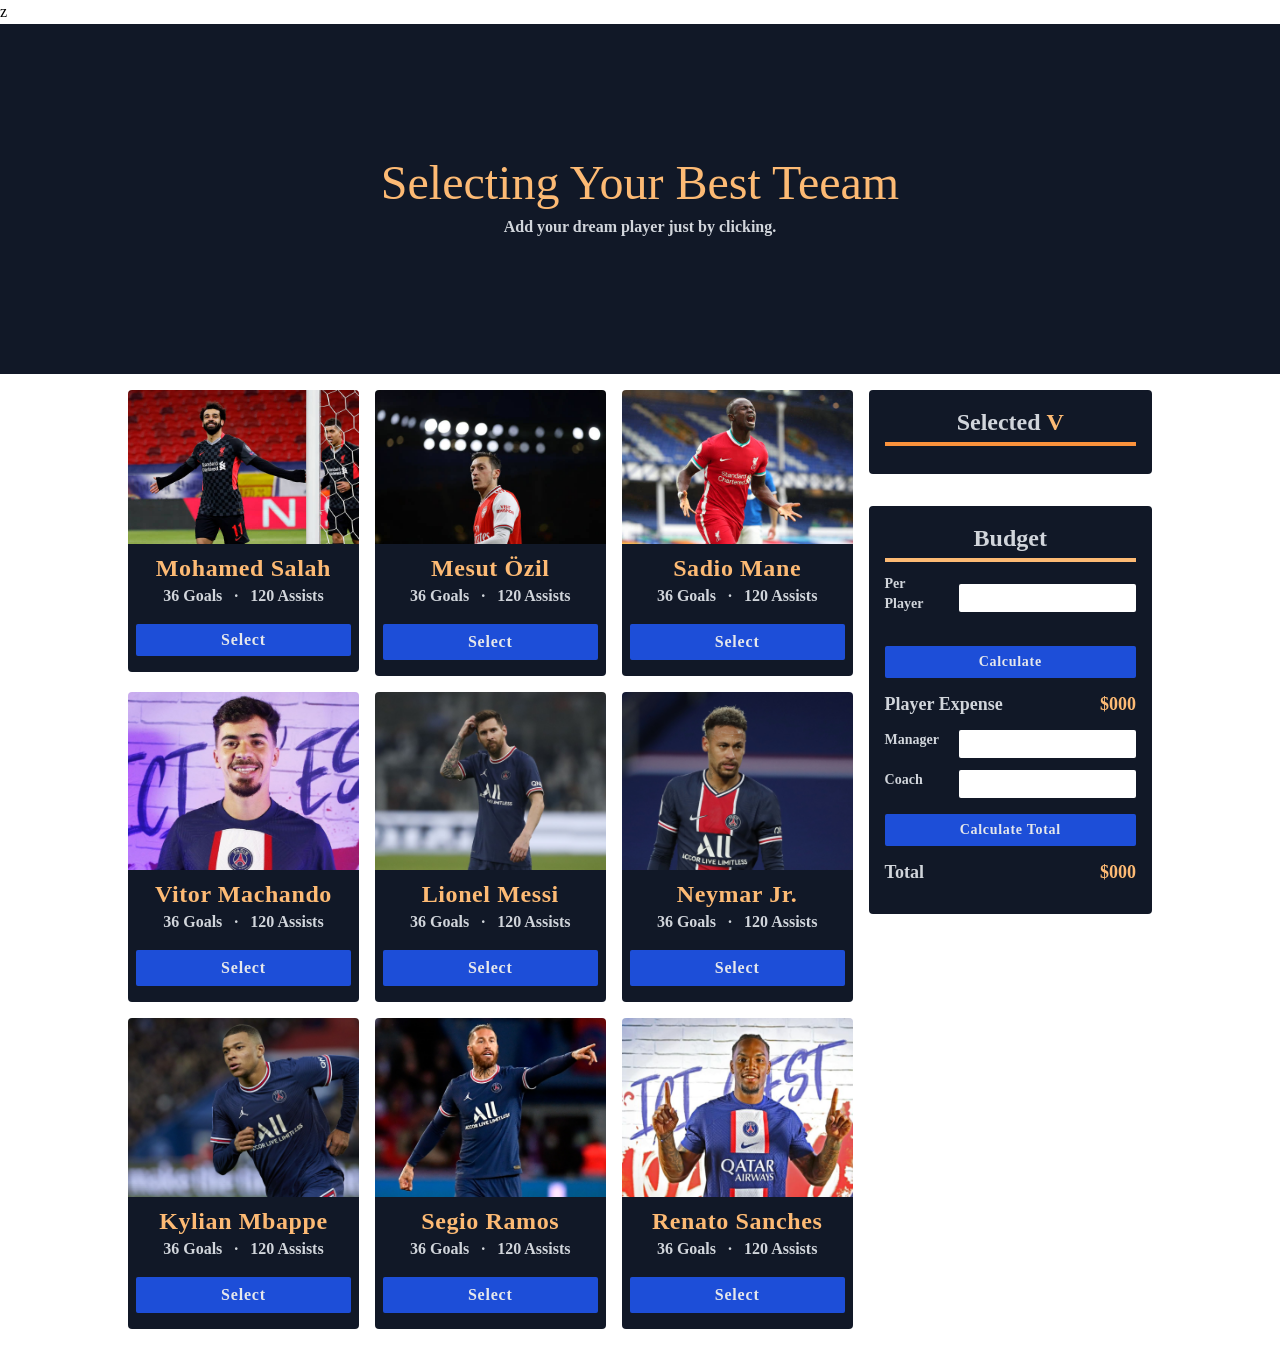
==== commit a45e1bbd: "calculation sector added" ====
--- a/index.html
+++ b/index.html
@@ -47,7 +47,7 @@
           class="w-[96%] mx-auto max-w-[85rem] grid grid-cols-1 sm:grid-cols-2 gap-4 lg:grid-cols-3"
         >
           <div class="player rounded">
-            <img src="select five.img/Rectangle 144.png" alt="" class="rounded-t" />
+            <img src="select five.img/salah.jpg" alt="" class="rounded-t" />
             <div
               id="text"
               class="text-white bg-gray-900 p-2 text-center rounded-b"
@@ -66,6 +66,74 @@
             </div>
           </div>
           <div class="player rounded">
+            <img src="select five.img/ozil.jpg" alt="" class="rounded-t" />
+            <div
+              id="text"
+              class="text-white bg-gray-900 p-2 text-center rounded-b"
+            >
+              <h2
+                class="text-lg sm:text-2xl font-semibold tracking-wide player-name text-orange-300"
+              >
+                Mesut Özil
+              </h2>
+              <p class="text-base font-semibold mb-4">
+                36 Goals &nbsp; &middot; &nbsp; 120 Assists
+              </p>
+              <button class="w-full btn-primary mb-2 select-btn">Select</button>
+            </div>
+          </div>
+          <div class="player rounded">
+            <img src="select five.img/mane.jpg" alt="" class="rounded-t" />
+            <div
+              id="text"
+              class="text-white bg-gray-900 p-2 text-center rounded-b"
+            >
+              <h2
+                class="text-lg sm:text-2xl font-semibold tracking-wide player-name text-orange-300"
+              >
+                Sadio Mane
+              </h2>
+              <p class="text-base font-semibold mb-4">
+                36 Goals &nbsp; &middot; &nbsp; 120 Assists
+              </p>
+              <button class="w-full btn-primary mb-2 select-btn">Select</button>
+            </div>
+          </div>
+          <div class="player rounded">
+            <img src="select five.img/Rectangle 144 (3).png" alt="" class="rounded-t" />
+            <div
+              id="text"
+              class="text-white bg-gray-900 p-2 text-center rounded-b"
+            >
+              <h2
+                class="text-lg sm:text-2xl font-semibold tracking-wide player-name text-orange-300"
+              >
+                Vitor Machando
+              </h2>
+              <p class="text-base font-semibold mb-4">
+                36 Goals &nbsp; &middot; &nbsp; 120 Assists
+              </p>
+              <button class="w-full btn-primary mb-2 select-btn">Select</button>
+            </div>
+          </div>
+          <div class="player rounded">
+            <img src="select five.img/Rectangle 144.png" alt="" class="rounded-t" />
+            <div
+              id="text"
+              class="text-white bg-gray-900 p-2 text-center rounded-b"
+            >
+              <h2
+                class="text-lg sm:text-2xl font-semibold tracking-wide player-name text-orange-300"
+              >
+                Lionel Messi
+              </h2>
+              <p class="text-base font-semibold mb-4">
+                36 Goals &nbsp; &middot; &nbsp; 120 Assists
+              </p>
+              <button class="w-full btn-primary mb-2 select-btn">Select</button>
+            </div>
+          </div>
+          <div class="player rounded">
             <img src="select five.img/Rectangle 144 (1).png" alt="" class="rounded-t" />
             <div
               id="text"
@@ -74,14 +142,15 @@
               <h2
                 class="text-lg sm:text-2xl font-semibold tracking-wide player-name text-orange-300"
               >
-                Mesut Özil
-              </h2>
-              <p class="text-base font-semibold mb-4">
-                36 Goals &nbsp; &middot; &nbsp; 120 Assists
-              </p>
-              <button class="w-full btn-primary mb-2 select-btn">Select</button>
-            </div>
-          </div>
+                Neymar Jr.
+              </h2>
+              <p class="text-base font-semibold mb-4">
+                36 Goals &nbsp; &middot; &nbsp; 120 Assists
+              </p>
+              <button class="w-full btn-primary mb-2 select-btn">Select</button>
+            </div>
+          </div>
+
           <div class="player rounded">
             <img src="select five.img/Rectangle 144 (2).png" alt="" class="rounded-t" />
             <div
@@ -91,24 +160,7 @@
               <h2
                 class="text-lg sm:text-2xl font-semibold tracking-wide player-name text-orange-300"
               >
-                Sadio Mane
-              </h2>
-              <p class="text-base font-semibold mb-4">
-                36 Goals &nbsp; &middot; &nbsp; 120 Assists
-              </p>
-              <button class="w-full btn-primary mb-2 select-btn">Select</button>
-            </div>
-          </div>
-          <div class="player rounded">
-            <img src="select five.img/Rectangle 144 (3).png" alt="" class="rounded-t" />
-            <div
-              id="text"
-              class="text-white bg-gray-900 p-2 text-center rounded-b"
-            >
-              <h2
-                class="text-lg sm:text-2xl font-semibold tracking-wide player-name text-orange-300"
-              >
-                Karim Benzema
+                Kylian Mbappe
               </h2>
               <p class="text-base font-semibold mb-4">
                 36 Goals &nbsp; &middot; &nbsp; 120 Assists
@@ -125,7 +177,7 @@
               <h2
                 class="text-lg sm:text-2xl font-semibold tracking-wide player-name text-orange-300"
               >
-                Lionel Messi
+                Segio Ramos
               </h2>
               <p class="text-base font-semibold mb-4">
                 36 Goals &nbsp; &middot; &nbsp; 120 Assists
@@ -142,59 +194,7 @@
               <h2
                 class="text-lg sm:text-2xl font-semibold tracking-wide player-name text-orange-300"
               >
-                Neymar Jr.
-              </h2>
-              <p class="text-base font-semibold mb-4">
-                36 Goals &nbsp; &middot; &nbsp; 120 Assists
-              </p>
-              <button class="w-full btn-primary mb-2 select-btn">Select</button>
-            </div>
-          </div>
-
-          <div class="player rounded">
-            <img src="images/pogba.jpg" alt="" class="rounded-t" />
-            <div
-              id="text"
-              class="text-white bg-gray-900 p-2 text-center rounded-b"
-            >
-              <h2
-                class="text-lg sm:text-2xl font-semibold tracking-wide player-name text-orange-300"
-              >
-                Paul Pogba
-              </h2>
-              <p class="text-base font-semibold mb-4">
-                36 Goals &nbsp; &middot; &nbsp; 120 Assists
-              </p>
-              <button class="w-full btn-primary mb-2 select-btn">Select</button>
-            </div>
-          </div>
-          <div class="player rounded">
-            <img src="images/kante.jpg" alt="" class="rounded-t" />
-            <div
-              id="text"
-              class="text-white bg-gray-900 p-2 text-center rounded-b"
-            >
-              <h2
-                class="text-lg sm:text-2xl font-semibold tracking-wide player-name text-orange-300"
-              >
-                N'Golo Kante
-              </h2>
-              <p class="text-base font-semibold mb-4">
-                36 Goals &nbsp; &middot; &nbsp; 120 Assists
-              </p>
-              <button class="w-full btn-primary mb-2 select-btn">Select</button>
-            </div>
-          </div>
-          <div class="player rounded">
-            <img src="images/ronaldo.jpg" alt="" class="rounded-t" />
-            <div
-              id="text"
-              class="text-white bg-gray-900 p-2 text-center rounded-b"
-            >
-              <h2
-                class="text-lg sm:text-2xl font-semibold tracking-wide player-name text-orange-300"
-              >
-                Ronaldo
+                Renato Sanches
               </h2>
               <p class="text-base font-semibold mb-4">
                 36 Goals &nbsp; &middot; &nbsp; 120 Assists
@@ -204,3 +204,96 @@
           </div>
         </section>
         <!-- Player Section Ends -->
+        <!-- Calculation Section Starts -->
+        <section
+          id="calculation"
+          class="w-[140px] sm:w-[350px] space-y-3 text-sm"
+        >
+          <div
+            class="bg-gray-900 text-white p-2 sm:p-4 pb-8 space-y-3 rounded mb-8"
+          >
+            <h2
+              class="text-md sm:text-2xl text-center border-b-4 border-orange-400 pb-1 text-gray-300 font-black"
+            >
+              Selected <span class="font-extrabold text-orange-300">V</span>
+            </h2>
+            <ol
+              id="selected-players"
+              class="ml-4 space-y-1 list-decimal marker:font-black marker:text-gray-300 flex flex-col items-start text-sm md:text-lg"
+            ></ol>
+          </div>
+          <div class="bg-gray-900 text-white p-2 sm:p-4 pb-3 space-y-3 rounded">
+            <h2
+              class="text-base sm:text-2xl text-center border-b-4 border-orange-300 pb-1 text-gray-300 font-black"
+            >
+              Budget
+            </h2>
+            <div>
+              <div class="space-y-3">
+                <div
+                  class="mb-3 flex flex-col xl:flex-row xl:gap-5 xl:items-center justify-between"
+                >
+                  <label
+                    for="player"
+                    class="form-label mb-2 text-gray-300 font-black"
+                    >Per Player</label
+                  >
+                  <input
+                    type="number"
+                    class="p-1 rounded-sm text-black bg-white"
+                    id="player"
+                  />
+                </div>
+                <button id="calculate" class="btn-primary w-full">
+                  Calculate
+                </button>
+                <div class="flex justify-between text-lg">
+                  <h3 class="font-semibold text-gray-300">Player Expense</h3>
+                  <p id="player-expense" class="text-orange-300 font-semibold">
+                    $000
+                  </p>
+                </div>
+                <div
+                  class="mb-3 flex flex-col xl:flex-row xl:gap-5 xl:items-center justify-between"
+                >
+                  <label
+                    for="manager"
+                    class="form-label mb-2 text-gray-300 font-black"
+                    >Manager</label
+                  >
+                  <input
+                    type="number"
+                    class="p-1 rounded-sm text-black bg-white"
+                    id="manager"
+                  />
+                </div>
+                <div
+                  class="mb-3 flex flex-col xl:flex-row xl:gap-5 xl:items-center justify-between"
+                >
+                  <label
+                    for="coach"
+                    class="form-label inline-block mb-2 text-gray-300 font-black"
+                    >Coach</label
+                  >
+                  <input
+                    type="number"
+                    class="p-1 rounded-sm text-black bg-white"
+                    id="coach"
+                  />
+                </div>
+              </div>
+              <button id="calculate-total" class="btn-primary w-full mt-4">
+                Calculate Total
+              </button>
+
+              <div class="flex justify-between text-lg my-3">
+                <h3 class="font-semibold text-gray-300">Total</h3>
+                <p id="total-expense" class="text-orange-300 font-semibold">
+                  $000
+                </p>
+              </div>
+            </div>
+          </div>
+        </section>
+        <!-- Calculation Section Ends -->
+      </section>
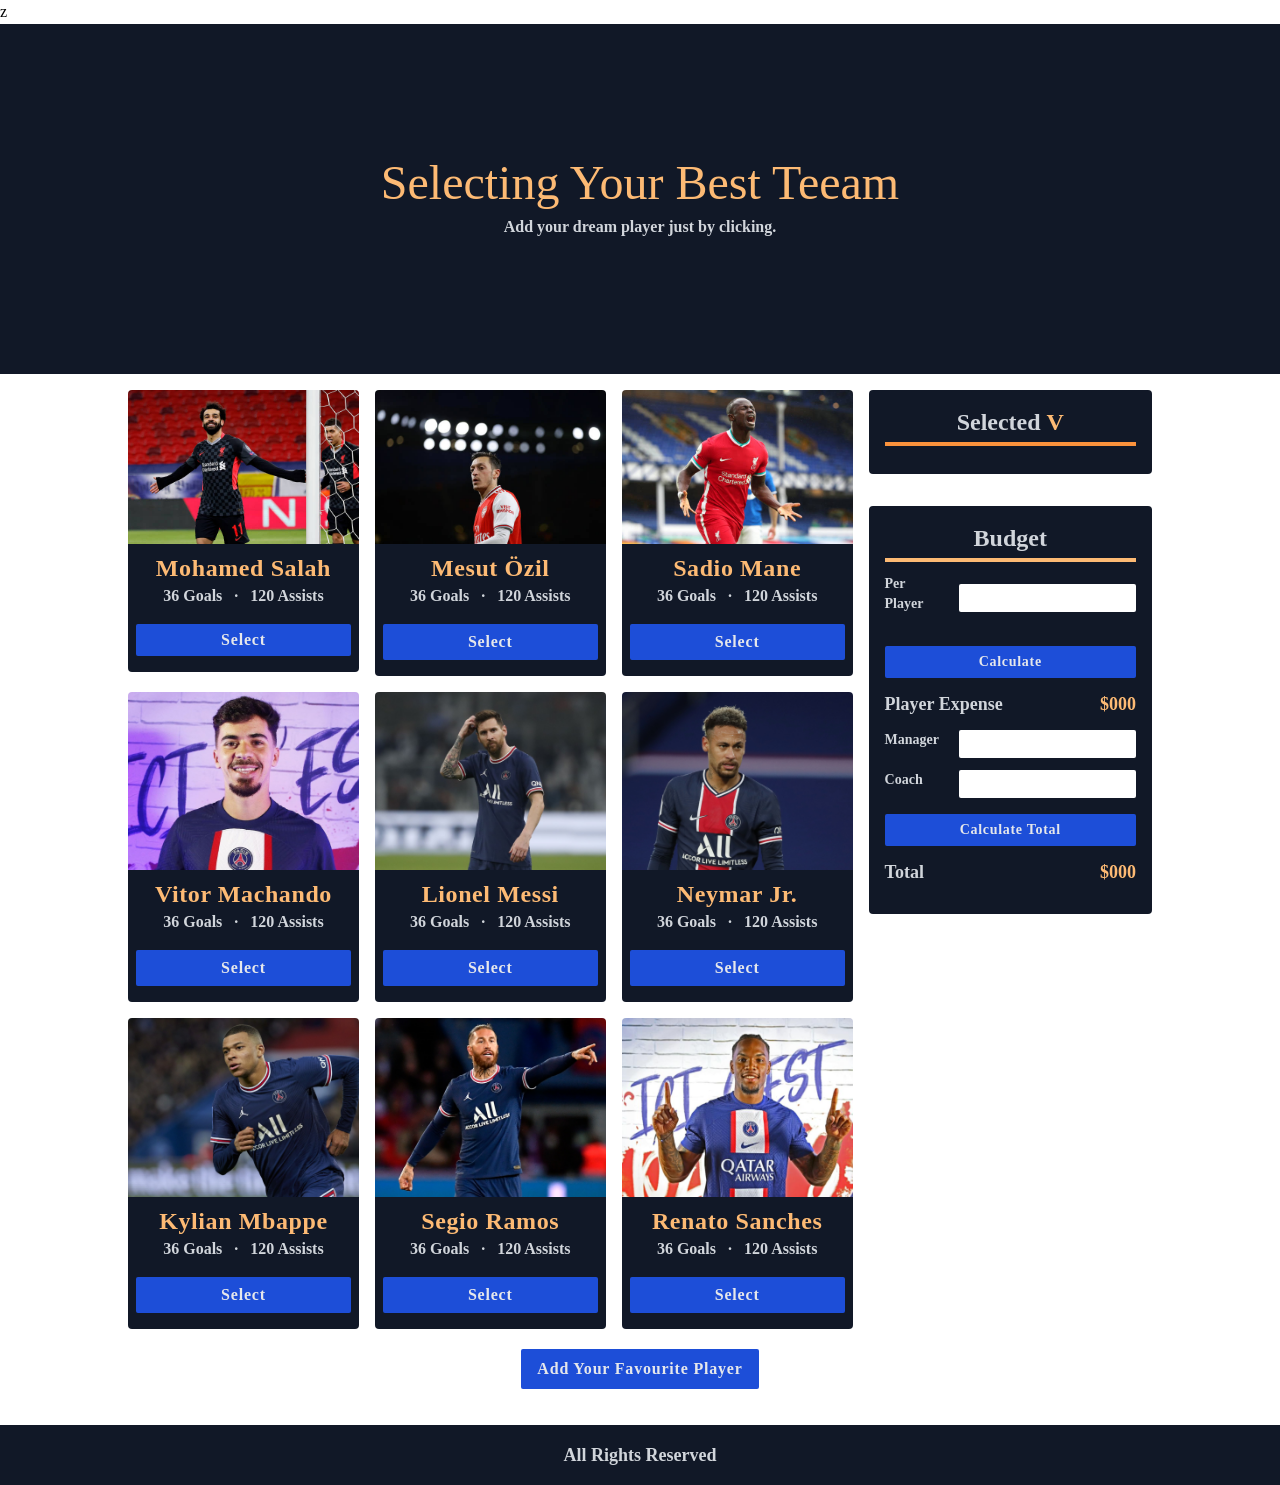
==== commit a233c924: "footersection added" ====
--- a/index.html
+++ b/index.html
@@ -297,3 +297,105 @@
         </section>
         <!-- Calculation Section Ends -->
       </section>
+       <!-- Add Favourite Player Button -->
+       <button
+       id="custom-btn"
+       type="button"
+       class="btn-primary my-5 block mx-auto px-4 py-2 text-gray-200"
+       data-bs-toggle="modal"
+       data-bs-target="#exampleModal"
+     >
+       Add Your Favourite Player
+     </button>
+     <!-- Modal -->
+     <div
+       class="modal fade fixed top-0 left-0 hidden w-full h-full outline-none overflow-x-hidden overflow-y-auto"
+       id="exampleModal"
+       tabindex="-1"
+       aria-labelledby="exampleModalLabel"
+       aria-hidden="true"
+     >
+       <div class="modal-dialog relative w-auto pointer-events-none">
+         <div
+           class="modal-content border-none shadow-lg relative flex flex-col w-full pointer-events-auto bg-white bg-clip-padding rounded-md outline-none text-current"
+         >
+           <div
+             class="modal-header flex flex-shrink-0 items-center justify-between p-4 border-b border-gray-200 rounded-t-md"
+           >
+             <h5
+               class="text-xl font-medium leading-normal text-gray-800 text-center"
+               id="exampleModalLabel"
+             >
+               Add Your Favourite Player
+             </h5>
+             <button
+               type="button"
+               class="btn-close box-content w-4 h-4 p-1 text-black border-none rounded-none opacity-50 focus:shadow-none focus:outline-none focus:opacity-100 hover:text-black hover:opacity-75 hover:no-underline"
+               data-bs-dismiss="modal"
+               aria-label="Close"
+             ></button>
+           </div>
+           <div class="modal-body relative p-4">
+             <div class="block p-6 rounded-lg bg-white shadow">
+               <form>
+                 <div class="form-group mb-3">
+                   <label
+                     for="exampleInputEmail1"
+                     class="form-label inline-block mb-2 text-gray-700"
+                     >Player Image Link (External)</label
+                   >
+                   <input
+                     type="text"
+                     class="image-link form-control block w-full px-3 py-1.5 text-base font-normal text-gray-700 bg-white bg-clip-padding border border-solid border-gray-300 rounded transition ease-in-out m-0 focus:text-gray-700 focus:bg-white focus:border-blue-600 focus:outline-none"
+                     id="exampleInputEmail1 "
+                     aria-describedby="emailHelp"
+                     placeholder="Enter Image Link (External)"
+                   />
+                 </div>
+                 <div class="form-group mb-3">
+                   <label
+                     for="exampleInputPassword1"
+                     class="form-label inline-block mb-2 text-gray-700"
+                     >Player Name</label
+                   >
+                   <input
+                     type="text"
+                     class="player-name-add form-control block w-full px-3 py-1.5 text-base font-normal text-gray-700 bg-white bg-clip-padding border border-solid border-gray-300 rounded transition ease-in-out m-0 focus:text-gray-700 focus:bg-white focus:border-blue-600 focus:outline-none"
+                     id="exampleInputPassword1"
+                     placeholder="Enter Player Name"
+                   />
+                 </div>
+               </form>
+             </div>
+           </div>
+           <div
+             class="modal-footer flex flex-shrink-0 flex-wrap items-center justify-end p-4 border-t border-gray-200 rounded-b-md"
+           >
+             <button
+               type="button"
+               class="btn-red mr-3"
+               data-bs-dismiss="modal"
+             >
+               Close
+             </button>
+             <button id="custom-add" type="button" class="btn-green">
+               Add Card
+             </button>
+           </div>
+         </div>
+       </div>
+     </div>
+   </main>
+   <!-- Main Section Ends --><!-- Footer Section Starts -->
+    <footer
+    class="text-center text-white bg-gray-900 flex justify-center items-center p-4"
+  >
+    <p class="text-lg">All Rights Reserved</p>
+  </footer>
+  <!-- Footer Section Ends -->
+
+  <script src="node_modules/tw-elements/dist/js/index.min.js"></script>
+  <script src=""></script>
+</body>
+</html>
+
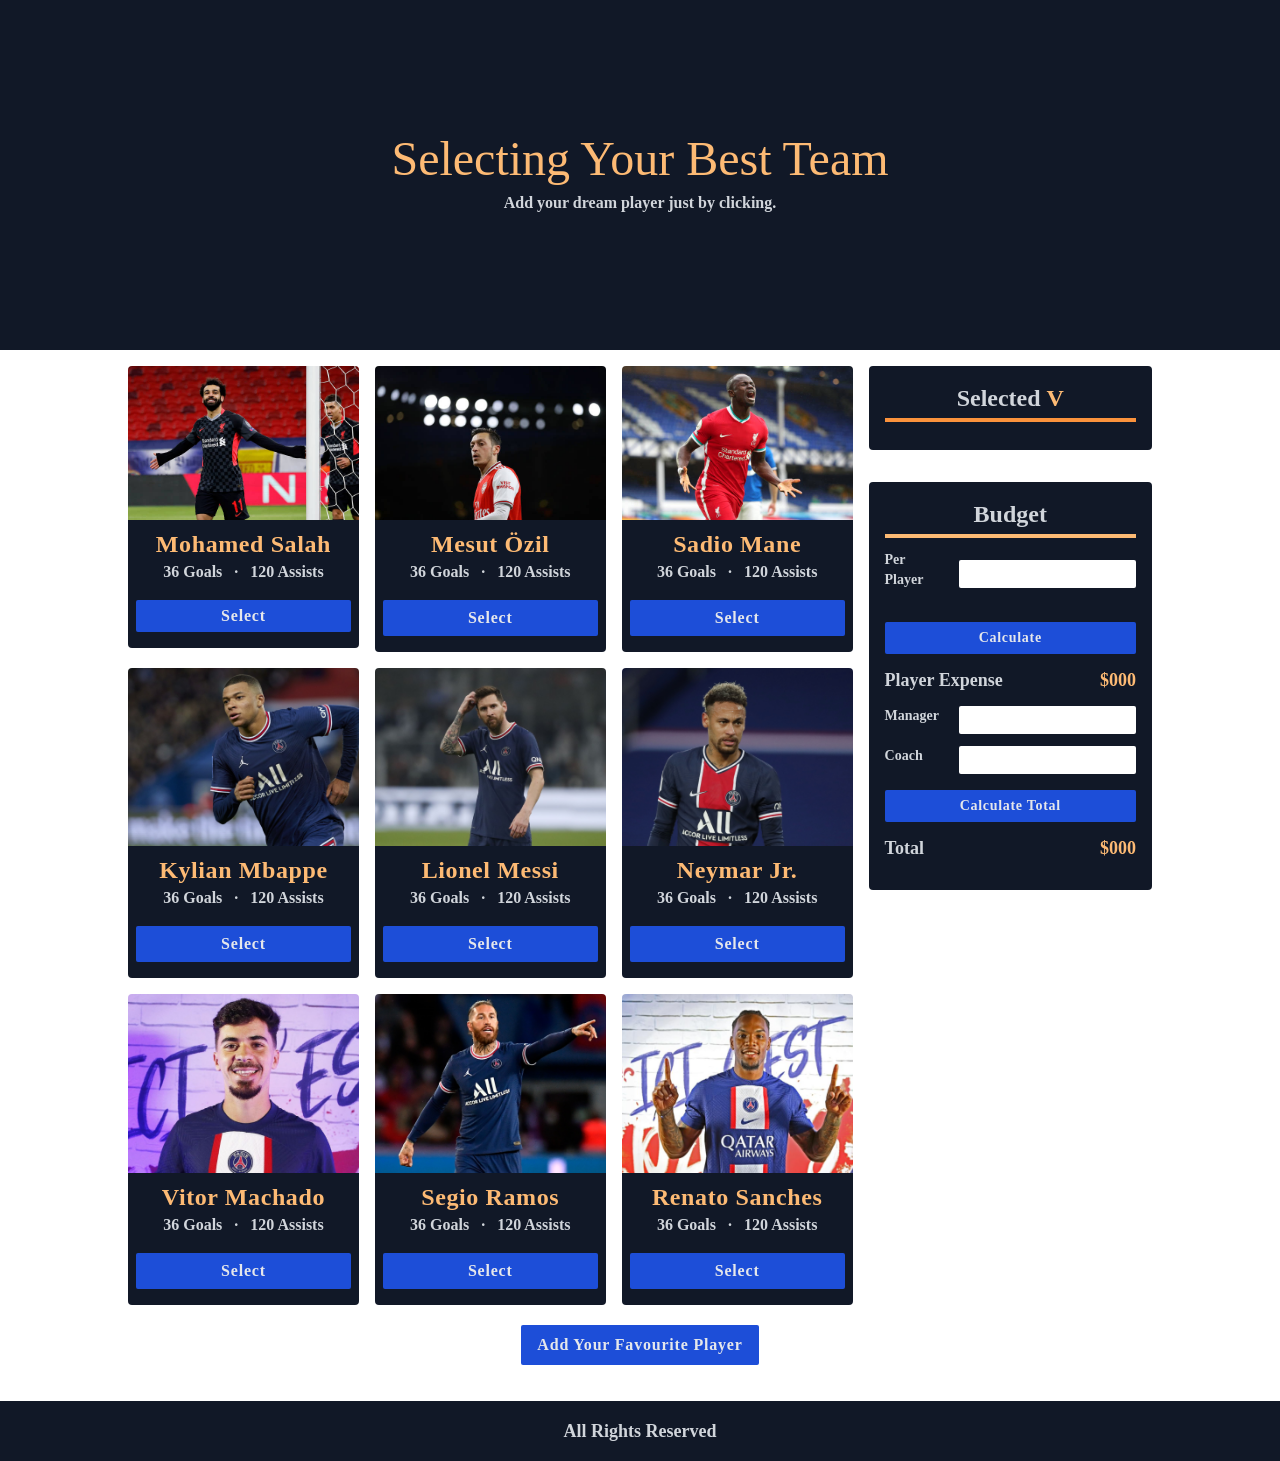
==== commit 12a134b8: "final commit" ====
--- a/index.html
+++ b/index.html
@@ -1,7 +1,8 @@
+
 <!DOCTYPE html>
 <html lang="en">
   <head>
-   z <meta charset="UTF-8" />
+    <meta charset="UTF-8" />
     <meta http-equiv="X-UA-Compatible" content="IE=edge" />
     <meta name="viewport" content="width=device-width, initial-scale=1.0" />
     <title>Selecting Your Best Team</title>
@@ -30,7 +31,7 @@
         <h1
           class="text-4xl lg:text-5xl font-medium text-orange-300 font-['Berkshire_Swash']"
         >
-          Selecting Your Best Teeam
+          Selecting Your Best Team
         </h1>
         <p class="text-md">
           Add your dream player just by clicking.
@@ -38,8 +39,9 @@
       </div>
     </header>
     <!-- Header Section Ends  -->
-     <!-- Main Section Starts -->
-     <main class="p-4">
+
+    <!-- Main Section Starts -->
+    <main class="p-4">
       <section class="max-w-5xl flex gap-4 mx-auto">
         <!-- Player Section Starts -->
         <section
@@ -100,6 +102,58 @@
             </div>
           </div>
           <div class="player rounded">
+            <img src="select five.img/Rectangle 144 (2).png" alt="" class="rounded-t" />
+            <div
+              id="text"
+              class="text-white bg-gray-900 p-2 text-center rounded-b"
+            >
+              <h2
+                class="text-lg sm:text-2xl font-semibold tracking-wide player-name text-orange-300"
+              >
+                Kylian Mbappe
+              </h2>
+              <p class="text-base font-semibold mb-4">
+                36 Goals &nbsp; &middot; &nbsp; 120 Assists
+              </p>
+              <button class="w-full btn-primary mb-2 select-btn">Select</button>
+            </div>
+          </div>
+          <div class="player rounded">
+            <img src="select five.img/Rectangle 144.png" alt="" class="rounded-t" />
+            <div
+              id="text"
+              class="text-white bg-gray-900 p-2 text-center rounded-b"
+            >
+              <h2
+                class="text-lg sm:text-2xl font-semibold tracking-wide player-name text-orange-300"
+              >
+                Lionel Messi
+              </h2>
+              <p class="text-base font-semibold mb-4">
+                36 Goals &nbsp; &middot; &nbsp; 120 Assists
+              </p>
+              <button class="w-full btn-primary mb-2 select-btn">Select</button>
+            </div>
+          </div>
+          <div class="player rounded">
+            <img src="select five.img/Rectangle 144 (1).png" alt="" class="rounded-t" />
+            <div
+              id="text"
+              class="text-white bg-gray-900 p-2 text-center rounded-b"
+            >
+              <h2
+                class="text-lg sm:text-2xl font-semibold tracking-wide player-name text-orange-300"
+              >
+                Neymar Jr.
+              </h2>
+              <p class="text-base font-semibold mb-4">
+                36 Goals &nbsp; &middot; &nbsp; 120 Assists
+              </p>
+              <button class="w-full btn-primary mb-2 select-btn">Select</button>
+            </div>
+          </div>
+
+          <div class="player rounded">
             <img src="select five.img/Rectangle 144 (3).png" alt="" class="rounded-t" />
             <div
               id="text"
@@ -108,59 +162,7 @@
               <h2
                 class="text-lg sm:text-2xl font-semibold tracking-wide player-name text-orange-300"
               >
-                Vitor Machando
-              </h2>
-              <p class="text-base font-semibold mb-4">
-                36 Goals &nbsp; &middot; &nbsp; 120 Assists
-              </p>
-              <button class="w-full btn-primary mb-2 select-btn">Select</button>
-            </div>
-          </div>
-          <div class="player rounded">
-            <img src="select five.img/Rectangle 144.png" alt="" class="rounded-t" />
-            <div
-              id="text"
-              class="text-white bg-gray-900 p-2 text-center rounded-b"
-            >
-              <h2
-                class="text-lg sm:text-2xl font-semibold tracking-wide player-name text-orange-300"
-              >
-                Lionel Messi
-              </h2>
-              <p class="text-base font-semibold mb-4">
-                36 Goals &nbsp; &middot; &nbsp; 120 Assists
-              </p>
-              <button class="w-full btn-primary mb-2 select-btn">Select</button>
-            </div>
-          </div>
-          <div class="player rounded">
-            <img src="select five.img/Rectangle 144 (1).png" alt="" class="rounded-t" />
-            <div
-              id="text"
-              class="text-white bg-gray-900 p-2 text-center rounded-b"
-            >
-              <h2
-                class="text-lg sm:text-2xl font-semibold tracking-wide player-name text-orange-300"
-              >
-                Neymar Jr.
-              </h2>
-              <p class="text-base font-semibold mb-4">
-                36 Goals &nbsp; &middot; &nbsp; 120 Assists
-              </p>
-              <button class="w-full btn-primary mb-2 select-btn">Select</button>
-            </div>
-          </div>
-
-          <div class="player rounded">
-            <img src="select five.img/Rectangle 144 (2).png" alt="" class="rounded-t" />
-            <div
-              id="text"
-              class="text-white bg-gray-900 p-2 text-center rounded-b"
-            >
-              <h2
-                class="text-lg sm:text-2xl font-semibold tracking-wide player-name text-orange-300"
-              >
-                Kylian Mbappe
+                Vitor Machado
               </h2>
               <p class="text-base font-semibold mb-4">
                 36 Goals &nbsp; &middot; &nbsp; 120 Assists
@@ -204,6 +206,7 @@
           </div>
         </section>
         <!-- Player Section Ends -->
+
         <!-- Calculation Section Starts -->
         <section
           id="calculation"
@@ -297,105 +300,107 @@
         </section>
         <!-- Calculation Section Ends -->
       </section>
-       <!-- Add Favourite Player Button -->
-       <button
-       id="custom-btn"
-       type="button"
-       class="btn-primary my-5 block mx-auto px-4 py-2 text-gray-200"
-       data-bs-toggle="modal"
-       data-bs-target="#exampleModal"
-     >
-       Add Your Favourite Player
-     </button>
-     <!-- Modal -->
-     <div
-       class="modal fade fixed top-0 left-0 hidden w-full h-full outline-none overflow-x-hidden overflow-y-auto"
-       id="exampleModal"
-       tabindex="-1"
-       aria-labelledby="exampleModalLabel"
-       aria-hidden="true"
-     >
-       <div class="modal-dialog relative w-auto pointer-events-none">
-         <div
-           class="modal-content border-none shadow-lg relative flex flex-col w-full pointer-events-auto bg-white bg-clip-padding rounded-md outline-none text-current"
-         >
-           <div
-             class="modal-header flex flex-shrink-0 items-center justify-between p-4 border-b border-gray-200 rounded-t-md"
-           >
-             <h5
-               class="text-xl font-medium leading-normal text-gray-800 text-center"
-               id="exampleModalLabel"
-             >
-               Add Your Favourite Player
-             </h5>
-             <button
-               type="button"
-               class="btn-close box-content w-4 h-4 p-1 text-black border-none rounded-none opacity-50 focus:shadow-none focus:outline-none focus:opacity-100 hover:text-black hover:opacity-75 hover:no-underline"
-               data-bs-dismiss="modal"
-               aria-label="Close"
-             ></button>
-           </div>
-           <div class="modal-body relative p-4">
-             <div class="block p-6 rounded-lg bg-white shadow">
-               <form>
-                 <div class="form-group mb-3">
-                   <label
-                     for="exampleInputEmail1"
-                     class="form-label inline-block mb-2 text-gray-700"
-                     >Player Image Link (External)</label
-                   >
-                   <input
-                     type="text"
-                     class="image-link form-control block w-full px-3 py-1.5 text-base font-normal text-gray-700 bg-white bg-clip-padding border border-solid border-gray-300 rounded transition ease-in-out m-0 focus:text-gray-700 focus:bg-white focus:border-blue-600 focus:outline-none"
-                     id="exampleInputEmail1 "
-                     aria-describedby="emailHelp"
-                     placeholder="Enter Image Link (External)"
-                   />
-                 </div>
-                 <div class="form-group mb-3">
-                   <label
-                     for="exampleInputPassword1"
-                     class="form-label inline-block mb-2 text-gray-700"
-                     >Player Name</label
-                   >
-                   <input
-                     type="text"
-                     class="player-name-add form-control block w-full px-3 py-1.5 text-base font-normal text-gray-700 bg-white bg-clip-padding border border-solid border-gray-300 rounded transition ease-in-out m-0 focus:text-gray-700 focus:bg-white focus:border-blue-600 focus:outline-none"
-                     id="exampleInputPassword1"
-                     placeholder="Enter Player Name"
-                   />
-                 </div>
-               </form>
-             </div>
-           </div>
-           <div
-             class="modal-footer flex flex-shrink-0 flex-wrap items-center justify-end p-4 border-t border-gray-200 rounded-b-md"
-           >
-             <button
-               type="button"
-               class="btn-red mr-3"
-               data-bs-dismiss="modal"
-             >
-               Close
-             </button>
-             <button id="custom-add" type="button" class="btn-green">
-               Add Card
-             </button>
-           </div>
-         </div>
-       </div>
-     </div>
-   </main>
-   <!-- Main Section Ends --><!-- Footer Section Starts -->
+
+      <!-- Add Favourite Player Button -->
+      <button
+        id="custom-btn"
+        type="button"
+        class="btn-primary my-5 block mx-auto px-4 py-2 text-gray-200"
+        data-bs-toggle="modal"
+        data-bs-target="#exampleModal"
+      >
+        Add Your Favourite Player
+      </button>
+      <!-- Modal -->
+      <div
+        class="modal fade fixed top-0 left-0 hidden w-full h-full outline-none overflow-x-hidden overflow-y-auto"
+        id="exampleModal"
+        tabindex="-1"
+        aria-labelledby="exampleModalLabel"
+        aria-hidden="true"
+      >
+        <div class="modal-dialog relative w-auto pointer-events-none">
+          <div
+            class="modal-content border-none shadow-lg relative flex flex-col w-full pointer-events-auto bg-white bg-clip-padding rounded-md outline-none text-current"
+          >
+            <div
+              class="modal-header flex flex-shrink-0 items-center justify-between p-4 border-b border-gray-200 rounded-t-md"
+            >
+              <h5
+                class="text-xl font-medium leading-normal text-gray-800 text-center"
+                id="exampleModalLabel"
+              >
+                Add Your Favourite Player
+              </h5>
+              <button
+                type="button"
+                class="btn-close box-content w-4 h-4 p-1 text-black border-none rounded-none opacity-50 focus:shadow-none focus:outline-none focus:opacity-100 hover:text-black hover:opacity-75 hover:no-underline"
+                data-bs-dismiss="modal"
+                aria-label="Close"
+              ></button>
+            </div>
+            <div class="modal-body relative p-4">
+              <div class="block p-6 rounded-lg bg-white shadow">
+                <form>
+                  <div class="form-group mb-3">
+                    <label
+                      for="exampleInputEmail1"
+                      class="form-label inline-block mb-2 text-gray-700"
+                      >Player Image Link (External)</label
+                    >
+                    <input
+                      type="text"
+                      class="image-link form-control block w-full px-3 py-1.5 text-base font-normal text-gray-700 bg-white bg-clip-padding border border-solid border-gray-300 rounded transition ease-in-out m-0 focus:text-gray-700 focus:bg-white focus:border-blue-600 focus:outline-none"
+                      id="exampleInputEmail1 "
+                      aria-describedby="emailHelp"
+                      placeholder="Enter Image Link (External)"
+                    />
+                  </div>
+                  <div class="form-group mb-3">
+                    <label
+                      for="exampleInputPassword1"
+                      class="form-label inline-block mb-2 text-gray-700"
+                      >Player Name</label
+                    >
+                    <input
+                      type="text"
+                      class="player-name-add form-control block w-full px-3 py-1.5 text-base font-normal text-gray-700 bg-white bg-clip-padding border border-solid border-gray-300 rounded transition ease-in-out m-0 focus:text-gray-700 focus:bg-white focus:border-blue-600 focus:outline-none"
+                      id="exampleInputPassword1"
+                      placeholder="Enter Player Name"
+                    />
+                  </div>
+                </form>
+              </div>
+            </div>
+            <div
+              class="modal-footer flex flex-shrink-0 flex-wrap items-center justify-end p-4 border-t border-gray-200 rounded-b-md"
+            >
+              <button
+                type="button"
+                class="btn-red mr-3"
+                data-bs-dismiss="modal"
+              >
+                Close
+              </button>
+              <button id="custom-add" type="button" class="btn-green">
+                Add Card
+              </button>
+            </div>
+          </div>
+        </div>
+      </div>
+    </main>
+    <!-- Main Section Ends -->
+
+    <!-- Footer Section Starts -->
     <footer
-    class="text-center text-white bg-gray-900 flex justify-center items-center p-4"
-  >
-    <p class="text-lg">All Rights Reserved</p>
-  </footer>
-  <!-- Footer Section Ends -->
-
-  <script src="node_modules/tw-elements/dist/js/index.min.js"></script>
-  <script src=""></script>
-</body>
+      class="text-center text-white bg-gray-900 flex justify-center items-center p-4"
+    >
+      <p class="text-lg">All Rights Reserved</p>
+    </footer>
+    <!-- Footer Section Ends -->
+
+    <script src="node_modules/tw-elements/dist/js/index.min.js"></script>
+    <script src="main.js"></script>
+  </body>
 </html>
-
